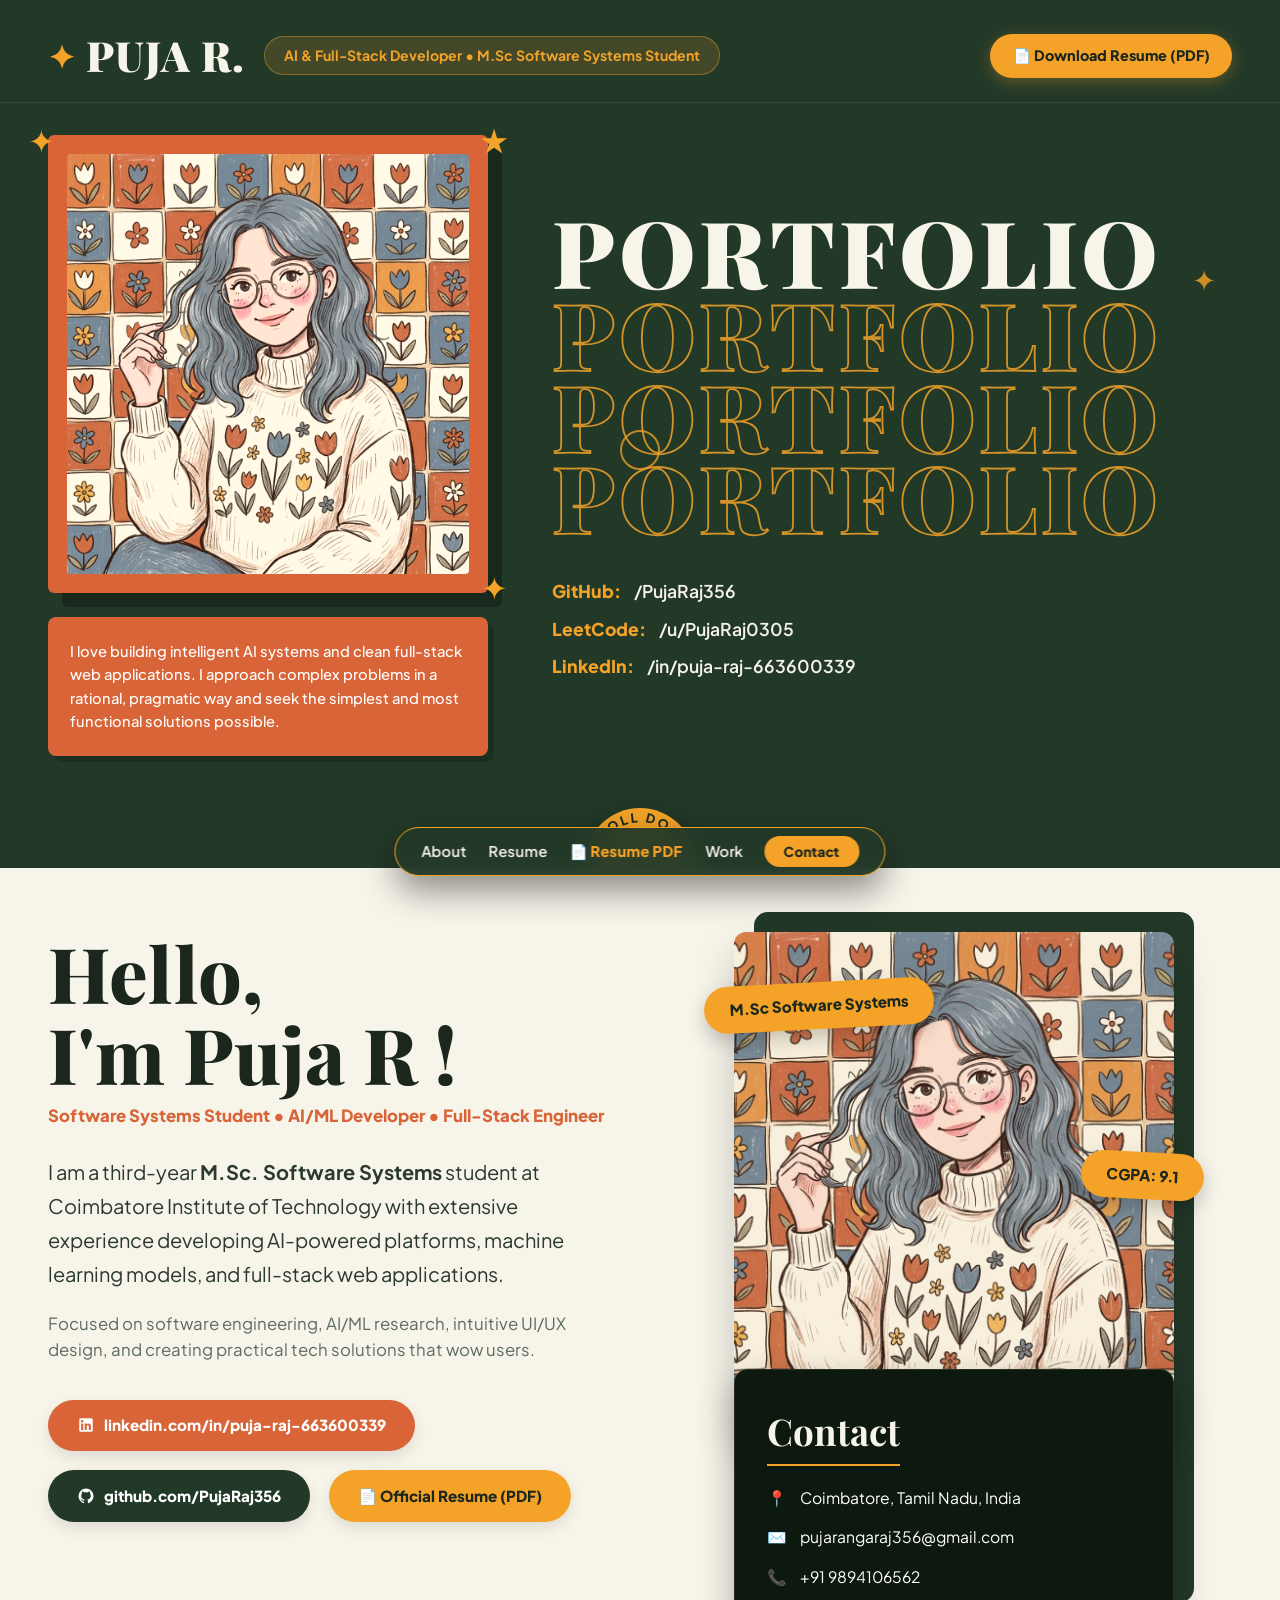
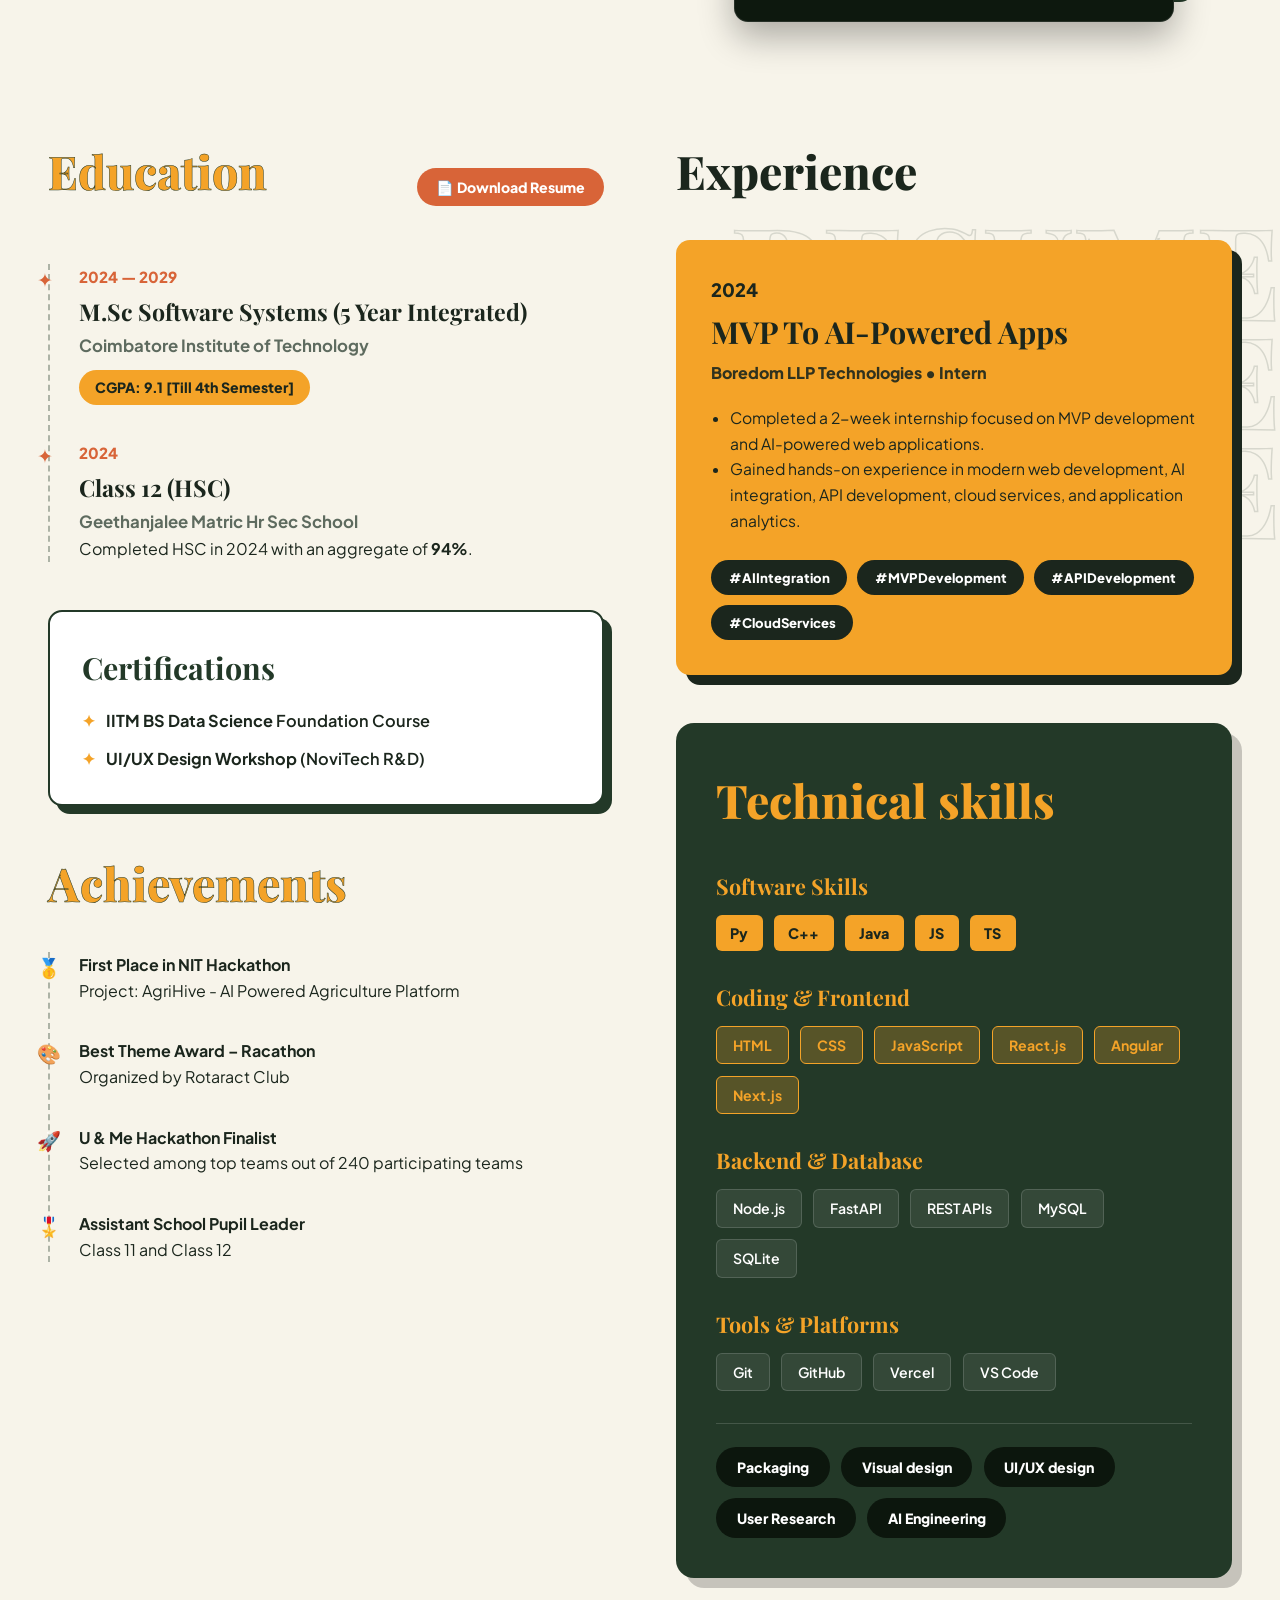
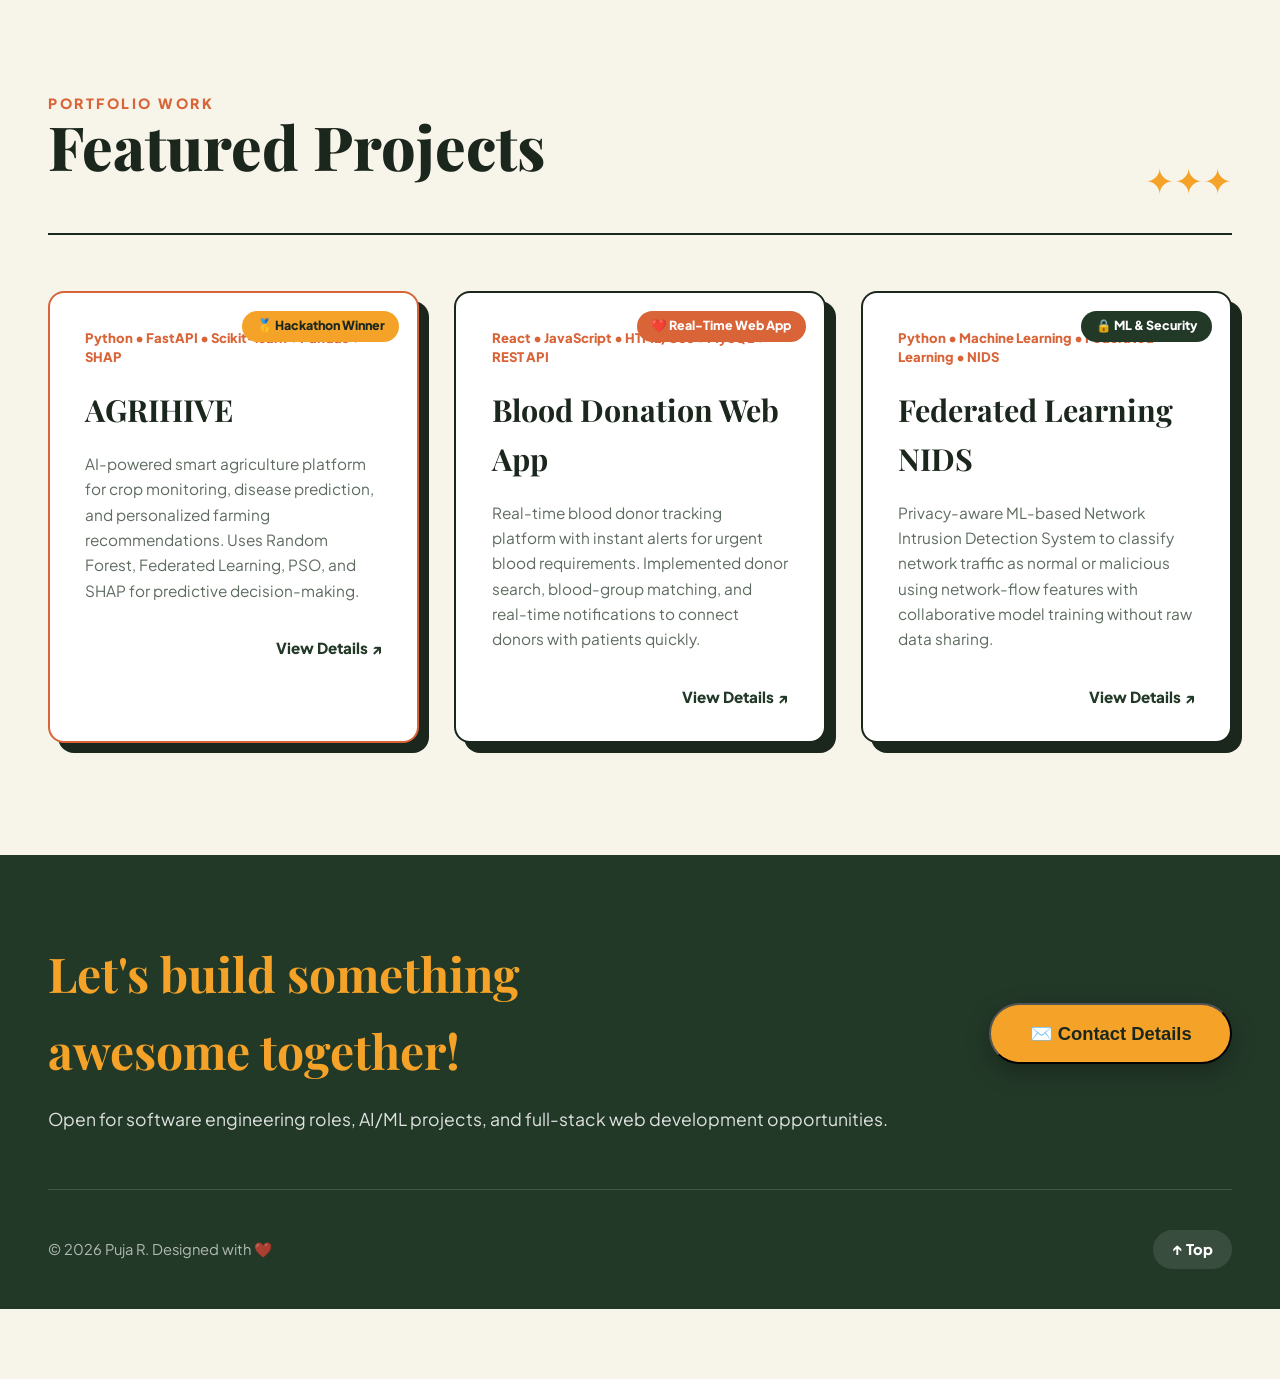
==== index.html @ d9bfcfa0 "Initial commit of Puja R Portfolio" ====
<!DOCTYPE html>
<html lang="en">

<head>
    <meta charset="UTF-8">
    <meta name="viewport" content="width=device-width, initial-scale=1.0">
    <title>Puja R — Portfolio & Resume</title>
    <meta name="description"
        content="Portfolio of Puja R - M.Sc Software Systems student at Coimbatore Institute of Technology, AI & Full-Stack Web Developer.">
    <!-- Google Fonts -->
    <link rel="preconnect" href="https://fonts.googleapis.com">
    <link rel="preconnect" href="https://fonts.gstatic.com" crossorigin>
    <link
        href="https://fonts.googleapis.com/css2?family=Playfair+Display:ital,wght@0,600;0,700;0,800;0,900;1,600;1,700&family=Plus+Jakarta+Sans:wght@400;500;600;700;800&family=Syne:wght@700;800&display=swap"
        rel="stylesheet">
    <link rel="stylesheet" href="style.css">
</head>

<body>

    <!-- CUSTOM GLOW CURSOR -->
    <div class="custom-cursor" id="cursor"></div>
    <div class="custom-cursor-follower" id="cursorFollower"></div>

    <!-- PROMINENT TOP HEADER WITH BIG NAME & DESCRIPTION -->
    <header class="top-header">
        <div class="top-header-container">
            <div class="top-brand-group">
                <a href="#" class="top-brand">
                    <span class="revolving-star">✦</span> PUJA R.
                </a>
                <span class="top-description-tag">AI & Full-Stack Developer • M.Sc Software Systems Student</span>
            </div>
            <div class="top-action-group">
                <a href="resume.html" target="_blank" class="btn-top-resume">
                    📄 Download Resume (PDF)
                </a>
            </div>
        </div>
    </header>

    <!-- HERO SECTION (DARK FOREST GREEN BEHANCE STYLE) -->
    <section class="hero-section">
        <!-- Floating Stars Decor -->
        <div class="floating-star star-1">✦</div>
        <div class="floating-star star-2">✦</div>
        <div class="floating-star star-3">✦</div>

        <div class="hero-container">
            <!-- Left Side: Terracotta Framed Doodle Avatar + Bio Quote -->
            <div class="hero-image-wrapper reveal-left">
                <div class="hero-photo-card">
                    <img src="avatar.jpg" alt="Puja R Doodle Avatar" class="doodle-avatar">
                    <div class="sparkle spark-top-left">✦</div>
                    <div class="sparkle spark-top-right">★</div>
                    <div class="sparkle spark-bottom-right">✦</div>
                </div>
                <div class="hero-bio-badge">
                    <p>I love building intelligent AI systems and clean full-stack web applications. I approach complex
                        problems in a rational, pragmatic way and seek the simplest and most functional solutions
                        possible.</p>
                </div>
            </div>

            <!-- Right Side: Layered Stroked PORTFOLIO Typography & Social Handles -->
            <div class="hero-text-wrapper reveal-right">
                <div class="watermark-typography">
                    <h1 class="filled-title">PORTFOLIO</h1>
                    <div class="stroke-title stroke-wave-1">PORTFOLIO</div>
                    <div class="stroke-title stroke-wave-2">PORTFOLIO</div>
                    <div class="stroke-title stroke-wave-3">PORTFOLIO</div>
                </div>

                <div class="hero-cta-box">
                    <div class="social-handles-box">
                        <div class="handle-item">
                            <span class="handle-label">GitHub:</span>
                            <a href="https://github.com/PujaRaj356" target="_blank" rel="noopener">/PujaRaj356</a>
                        </div>
                        <div class="handle-item">
                            <span class="handle-label">LeetCode:</span>
                            <a href="https://leetcode.com/u/PujaRaj0305/" target="_blank"
                                rel="noopener">/u/PujaRaj0305</a>
                        </div>
                        <div class="handle-item">
                            <span class="handle-label">LinkedIn:</span>
                            <a href="https://linkedin.com/in/puja-raj-663600339/" target="_blank"
                                rel="noopener">/in/puja-raj-663600339</a>
                        </div>
                    </div>
                </div>
            </div>
        </div>

        <!-- Animated Center Rotating Scroll Down Button -->
        <a href="#about" class="scroll-down-badge">
            <svg class="scroll-text-svg" viewBox="0 0 100 100">
                <path id="circlePath" d="M 50, 50 m -37, 0 a 37,37 0 1,1 74,0 a 37,37 0 1,1 -74,0" fill="none" />
                <text font-size="11.5" fill="#1b2e21" font-weight="800" letter-spacing="2">
                    <textPath href="#circlePath">
                        SCROLL DOWN • SCROLL DOWN •
                    </textPath>
                </text>
            </svg>
            <span class="scroll-arrow">↓</span>
        </a>
    </section>

    <!-- MAIN LIGHT CONTENT SECTION -->
    <main class="main-content">

        <!-- ABOUT SECTION -->
        <section id="about" class="about-section">
            <div class="grid-2col">
                <!-- Left Intro -->
                <div class="intro-left reveal-up">
                    <h2 class="section-greeting">Hello, <br>I'm Puja R !</h2>
                    <div class="section-sub-tagline">Software Systems Student • AI/ML Developer • Full-Stack Engineer
                    </div>

                    <p class="intro-description">
                        I am a third-year <strong>M.Sc. Software Systems</strong> student at Coimbatore Institute of
                        Technology with extensive experience developing AI-powered platforms, machine learning models,
                        and full-stack web applications.
                    </p>
                    <p class="intro-subtext">
                        Focused on software engineering, AI/ML research, intuitive UI/UX design, and creating practical
                        tech solutions that wow users.
                    </p>

                    <div class="action-badge-row">
                        <a href="https://linkedin.com/in/puja-raj-663600339/" target="_blank"
                            class="badge-link btn-orange hover-tilt">
                            <svg width="18" height="18" viewBox="0 0 24 24" fill="currentColor">
                                <path
                                    d="M19 3a2 2 0 0 1 2 2v14a2 2 0 0 1-2 2H5a2 2 0 0 1-2-2V5a2 2 0 0 1 2-2h14m-.5 15.5v-5.3a3.26 3.26 0 0 0-3.26-3.26c-.85 0-1.84.52-2.28 1.3v-1.11h-2.79v8.37h2.79v-4.93c0-.77.62-1.4 1.39-1.4a1.4 1.4 0 0 1 1.4 1.4v4.93h2.75M6.88 8.56a1.68 1.68 0 0 0 1.68-1.68c0-.93-.75-1.69-1.68-1.69a1.69 1.69 0 0 0-1.69 1.69c0 .93.76 1.68 1.69 1.68m1.39 9.94v-8.37H5.5v8.37h2.77z" />
                            </svg>
                            linkedin.com/in/puja-raj-663600339
                        </a>
                        <a href="https://github.com/PujaRaj356" target="_blank" class="badge-link btn-dark hover-tilt">
                            <svg width="18" height="18" viewBox="0 0 24 24" fill="currentColor">
                                <path
                                    d="M12 2A10 10 0 0 0 2 12c0 4.42 2.87 8.17 6.84 9.5.5.08.66-.23.66-.5v-1.69c-2.77.6-3.36-1.34-3.36-1.34-.46-1.16-1.11-1.47-1.11-1.47-.91-.62.07-.6.07-.6 1 .07 1.53 1.03 1.53 1.03.87 1.52 2.34 1.07 2.91.83.1-.65.35-1.09.63-1.34-2.22-.25-4.55-1.11-4.55-4.92 0-1.11.38-2 1.03-2.71-.1-.25-.45-1.29.1-2.64 0 0 .84-.27 2.75 1.02.79-.22 1.65-.33 2.5-.33.85 0 1.71.11 2.5.33 1.91-1.29 2.75-1.02 2.75-1.02.55 1.35.2 2.39.1 2.64.65.71 1.03 1.6 1.03 2.71 0 3.82-2.34 4.66-4.57 4.91.36.31.69.92.69 1.85V21c0 .27.16.59.67.5C19.14 20.16 22 16.42 22 12A10 10 0 0 0 12 2z" />
                            </svg>
                            github.com/PujaRaj356
                        </a>
                        <a href="resume.html" target="_blank" class="badge-link btn-gold hover-tilt">
                            📄 Official Resume (PDF)
                        </a>
                    </div>
                </div>

                <!-- Right Profile Portrait & Contact Overlay -->
                <div class="intro-right reveal-scale">
                    <div class="portrait-card">
                        <!-- Green Rectangle Frame with White Circle Cutout -->
                        <div class="portrait-bg-frame">
                            <div class="white-circle-cutout"></div>
                        </div>
                        <img src="avatar.jpg" alt="Puja R Avatar" class="portrait-img">

                        <!-- Floating Yellow Pill Badges -->
                        <div class="pill-tag pill-degree float-anim-1">M.Sc Software Systems</div>
                        <div class="pill-tag pill-cgpa float-anim-2">CGPA: 9.1</div>

                        <!-- Dark Overlay Contact Card -->
                        <div class="contact-card-overlay" id="contact">
                            <h3 class="contact-card-title">Contact</h3>
                            <ul class="contact-list">
                                <li>
                                    <span class="icon">📍</span>
                                    <span>Coimbatore, Tamil Nadu, India</span>
                                </li>
                                <li>
                                    <span class="icon">✉️</span>
                                    <a href="mailto:pujarangaraj356@gmail.com">pujarangaraj356@gmail.com</a>
                                </li>
                                <li>
                                    <span class="icon">📞</span>
                                    <a href="tel:9894106562">+91 9894106562</a>
                                </li>
                            </ul>
                        </div>
                    </div>
                </div>
            </div>
        </section>

        <!-- RESUME SECTION -->
        <section id="resume" class="resume-section">
            <div class="bg-watermark-text watermark-parallax">
                <div>RESUME</div>
                <div>RESUME</div>
                <div>RESUME</div>
            </div>

            <div class="grid-2col resume-grid">
                <!-- Education Column -->
                <div class="education-column reveal-left">
                    <div class="section-title-row">
                        <h2 class="serif-heading gold-accent-heading">Education</h2>
                        <a href="resume.html" target="_blank" class="btn-inline-resume">📄 Download Resume</a>
                    </div>

                    <div class="timeline">
                        <div class="timeline-item">
                            <div class="timeline-dot">✦</div>
                            <div class="timeline-content">
                                <span class="timeline-year">2024 — 2029</span>
                                <h3 class="timeline-title">M.Sc Software Systems (5 Year Integrated)</h3>
                                <p class="timeline-subtitle">Coimbatore Institute of Technology</p>
                                <div class="badge-highlight pulse-glow">CGPA: 9.1 [Till 4th Semester]</div>
                            </div>
                        </div>

                        <div class="timeline-item">
                            <div class="timeline-dot">✦</div>
                            <div class="timeline-content">
                                <span class="timeline-year">2024</span>
                                <h3 class="timeline-title">Class 12 (HSC)</h3>
                                <p class="timeline-subtitle">Geethanjalee Matric Hr Sec School</p>
                                <p class="timeline-desc">Completed HSC in 2024 with an aggregate of
                                    <strong>94%</strong>.
                                </p>
                            </div>
                        </div>
                    </div>

                    <!-- Certifications Block -->
                    <div class="certifications-box hover-lift">
                        <h3 class="box-subheading">Certifications</h3>
                        <ul class="cert-list">
                            <li><span class="star-bullet">✦</span> <strong>IITM BS Data Science</strong> Foundation
                                Course</li>
                            <li><span class="star-bullet">✦</span> <strong>UI/UX Design Workshop</strong> (NoviTech R&D)
                            </li>
                        </ul>
                    </div>

                    <!-- Achievements Block -->
                    <div class="activities-box">
                        <h2 class="serif-heading gold-accent-heading" style="margin-top: 2.5rem;">Achievements</h2>
                        <div class="timeline compact-timeline">
                            <div class="timeline-item">
                                <div class="timeline-dot">🥇</div>
                                <div class="timeline-content">
                                    <h4 class="achievement-title">First Place in NIT Hackathon</h4>
                                    <p class="achievement-desc">Project: AgriHive - AI Powered Agriculture Platform</p>
                                </div>
                            </div>

                            <div class="timeline-item">
                                <div class="timeline-dot">🎨</div>
                                <div class="timeline-content">
                                    <h4 class="achievement-title">Best Theme Award – Racathon</h4>
                                    <p class="achievement-desc">Organized by Rotaract Club</p>
                                </div>
                            </div>

                            <div class="timeline-item">
                                <div class="timeline-dot">🚀</div>
                                <div class="timeline-content">
                                    <h4 class="achievement-title">U & Me Hackathon Finalist</h4>
                                    <p class="achievement-desc">Selected among top teams out of 240 participating teams
                                    </p>
                                </div>
                            </div>

                            <div class="timeline-item">
                                <div class="timeline-dot">🎖️</div>
                                <div class="timeline-content">
                                    <h4 class="achievement-title">Assistant School Pupil Leader</h4>
                                    <p class="achievement-desc">Class 11 and Class 12</p>
                                </div>
                            </div>
                        </div>
                    </div>
                </div>

                <!-- Experience & Technical Skills Column -->
                <div class="skills-exp-column reveal-right">

                    <!-- Experience Box -->
                    <div class="experience-block">
                        <h2 class="serif-heading dark-heading">Experience</h2>
                        <div class="exp-card yellow-card hover-glow">
                            <div class="exp-header">
                                <span class="exp-year">2024</span>
                                <h3 class="exp-role">MVP To AI-Powered Apps</h3>
                                <p class="exp-company">Boredom LLP Technologies • Intern</p>
                            </div>
                            <ul class="exp-points">
                                <li>Completed a 2-week internship focused on MVP development and AI-powered web
                                    applications.</li>
                                <li>Gained hands-on experience in modern web development, AI integration, API
                                    development, cloud services, and application analytics.</li>
                            </ul>
                            <div class="tag-cloud">
                                <span class="pill-badge">#AIIntegration</span>
                                <span class="pill-badge">#MVPDevelopment</span>
                                <span class="pill-badge">#APIDevelopment</span>
                                <span class="pill-badge">#CloudServices</span>
                            </div>
                        </div>
                    </div>

                    <!-- Technical Skills Dark Green Container -->
                    <div class="tech-skills-box hover-lift">
                        <h2 class="serif-heading light-heading">Technical skills</h2>

                        <div class="skills-sub-grid">
                            <div class="skills-group">
                                <h3>Software Skills</h3>
                                <div class="skill-icons-row">
                                    <span class="skill-badge-icon">Py</span>
                                    <span class="skill-badge-icon">C++</span>
                                    <span class="skill-badge-icon">Java</span>
                                    <span class="skill-badge-icon">JS</span>
                                    <span class="skill-badge-icon">TS</span>
                                </div>
                            </div>

                            <div class="skills-group">
                                <h3>Coding & Frontend</h3>
                                <div class="skill-icons-row">
                                    <span class="skill-chip active-chip">HTML</span>
                                    <span class="skill-chip active-chip">CSS</span>
                                    <span class="skill-chip active-chip">JavaScript</span>
                                    <span class="skill-chip active-chip">React.js</span>
                                    <span class="skill-chip active-chip">Angular</span>
                                    <span class="skill-chip active-chip">Next.js</span>
                                </div>
                            </div>

                            <div class="skills-group">
                                <h3>Backend & Database</h3>
                                <div class="skill-icons-row">
                                    <span class="skill-chip">Node.js</span>
                                    <span class="skill-chip">FastAPI</span>
                                    <span class="skill-chip">REST APIs</span>
                                    <span class="skill-chip">MySQL</span>
                                    <span class="skill-chip">SQLite</span>
                                </div>
                            </div>

                            <div class="skills-group">
                                <h3>Tools & Platforms</h3>
                                <div class="skill-icons-row">
                                    <span class="skill-chip">Git</span>
                                    <span class="skill-chip">GitHub</span>
                                    <span class="skill-chip">Vercel</span>
                                    <span class="skill-chip">VS Code</span>
                                </div>
                            </div>
                        </div>

                        <div class="skill-category-tags">
                            <span class="tag-black">Packaging</span>
                            <span class="tag-black">Visual design</span>
                            <span class="tag-black">UI/UX design</span>
                            <span class="tag-black">User Research</span>
                            <span class="tag-black">AI Engineering</span>
                        </div>
                    </div>

                </div>
            </div>
        </section>

        <!-- FEATURED PROJECTS SECTION -->
        <section id="projects" class="projects-section">
            <div class="section-header-row reveal-up">
                <div>
                    <span class="section-tag">PORTFOLIO WORK</span>
                    <h2 class="serif-heading main-projects-title">Featured Projects</h2>
                </div>
                <div class="spark-decoration">✦✦✦</div>
            </div>

            <div class="projects-grid">

                <!-- Project Card 1 -->
                <article class="project-card card-featured reveal-up" data-project="1">
                    <div class="project-badge">🥇 Hackathon Winner</div>
                    <div class="project-content">
                        <div class="project-tags">
                            <span>Python</span> • <span>FastAPI</span> • <span>Scikit-learn</span> • <span>Pandas</span>
                            • <span>SHAP</span>
                        </div>
                        <h3 class="project-title">AGRIHIVE</h3>
                        <p class="project-desc">
                            AI-powered smart agriculture platform for crop monitoring, disease prediction, and
                            personalized farming recommendations. Uses Random Forest, Federated Learning, PSO, and SHAP
                            for predictive decision-making.
                        </p>
                        <div class="project-footer">
                            <button class="project-link-btn" onclick="openProjectModal(1)">View Details ↗</button>
                        </div>
                    </div>
                </article>

                <!-- Project Card 2 -->
                <article class="project-card reveal-up" data-project="2" style="animation-delay: 0.15s;">
                    <div class="project-badge badge-red">❤️ Real-Time Web App</div>
                    <div class="project-content">
                        <div class="project-tags">
                            <span>React</span> • <span>JavaScript</span> • <span>HTML/CSS</span> • <span>MySQL</span> •
                            <span>REST API</span>
                        </div>
                        <h3 class="project-title">Blood Donation Web App</h3>
                        <p class="project-desc">
                            Real-time blood donor tracking platform with instant alerts for urgent blood requirements.
                            Implemented donor search, blood-group matching, and real-time notifications to connect
                            donors with patients quickly.
                        </p>
                        <div class="project-footer">
                            <button class="project-link-btn" onclick="openProjectModal(2)">View Details ↗</button>
                        </div>
                    </div>
                </article>

                <!-- Project Card 3 -->
                <article class="project-card reveal-up" data-project="3" style="animation-delay: 0.3s;">
                    <div class="project-badge badge-blue">🔒 ML & Security</div>
                    <div class="project-content">
                        <div class="project-tags">
                            <span>Python</span> • <span>Machine Learning</span> • <span>Federated Learning</span> •
                            <span>NIDS</span>
                        </div>
                        <h3 class="project-title">Federated Learning NIDS</h3>
                        <p class="project-desc">
                            Privacy-aware ML-based Network Intrusion Detection System to classify network traffic as
                            normal or malicious using network-flow features with collaborative model training without
                            raw data sharing.
                        </p>
                        <div class="project-footer">
                            <button class="project-link-btn" onclick="openProjectModal(3)">View Details ↗</button>
                        </div>
                    </div>
                </article>

            </div>
        </section>

        <!-- FOOTER BANNER -->
        <footer class="site-footer">
            <div class="footer-container">
                <div class="footer-left reveal-left">
                    <h2 class="footer-heading">Let's build something awesome together!</h2>
                    <p class="footer-subtext">Open for software engineering roles, AI/ML projects, and full-stack web
                        development opportunities.</p>
                </div>
                <div class="footer-right reveal-right">
                    <button type="button" onclick="openContactModal(event)" class="btn-footer-email hover-tilt">
                        ✉️ Contact Details
                    </button>
                </div>
            </div>
            <div class="footer-bottom">
                <p>© 2026 Puja R. Designed with ❤️ </p>
                <div class="back-to-top" id="backToTop">↑ Top</div>
            </div>
        </footer>

    </main>

    <!-- FLOATING DOCK TASKBAR AT BOTTOM MIDDLE (NO NAME) -->
    <nav class="floating-bottom-dock">
        <a href="#about" class="dock-item">About</a>
        <a href="#resume" class="dock-item">Resume</a>
        <a href="resume.html" target="_blank" class="dock-item dock-resume-btn">📄 Resume PDF</a>
        <a href="#projects" class="dock-item">Work</a>
        <button type="button" onclick="openContactModal(event)" class="dock-item dock-btn-touch">Contact</button>
    </nav>

    <!-- INTERACTIVE DETAILS MODAL -->
    <div class="modal-backdrop" id="modalBackdrop" onclick="closeProjectModal()">
        <div class="modal-container" onclick="event.stopPropagation()">
            <button class="modal-close-btn" onclick="closeProjectModal()">✕</button>
            <div id="modalContent">
                <!-- Injected via JavaScript -->
            </div>
        </div>
    </div>

    <!-- INTERACTIVE ANIMATIONS SCRIPT -->
    <script src="script.js"></script>
</body>

</html>
---- style.css ----
/* ==========================================================================
   PUJA R PORTFOLIO - HIGH-AESTHETIC HAN NGUYEN BEHANCE DESIGN SYSTEM
   ========================================================================== */

:root {
    --bg-dark-green: #233928;
    --bg-dark-green-hover: #192a1d;
    --bg-cream: #f7f4ea;
    --bg-cream-darker: #eae4d3;
    --primary-orange: #f4a328;
    --primary-orange-hover: #e09017;
    --accent-terracotta: #d86438;
    --accent-terracotta-dark: #b84f27;
    --text-dark: #1b261d;
    --text-light: #f7f4ea;
    --text-muted: #5e6b5f;
    --border-dark: #1b261d;
    --font-serif: 'Playfair Display', Georgia, serif;
    --font-display: 'Syne', sans-serif;
    --font-sans: 'Plus Jakarta Sans', -apple-system, BlinkMacSystemFont, sans-serif;
    --radius-pill: 50px;
    --radius-lg: 16px;
    --radius-md: 10px;
    --transition-smooth: all 0.4s cubic-bezier(0.16, 1, 0.3, 1);
}

/* Reset & Base Setup */
* {
    margin: 0;
    padding: 0;
    box-sizing: border-box;
}

html {
    scroll-behavior: smooth;
    font-size: 16px;
}

body {
    background-color: var(--bg-cream);
    color: var(--text-dark);
    font-family: var(--font-sans);
    line-height: 1.6;
    overflow-x: hidden;
    padding-bottom: 70px;
}

/* CUSTOM GLOW CURSOR ENGINE */
.custom-cursor {
    width: 12px;
    height: 12px;
    background-color: var(--primary-orange);
    border-radius: 50%;
    position: fixed;
    top: -20px;
    left: -20px;
    pointer-events: none;
    z-index: 10000;
    transform: translate(-50%, -50%);
    box-shadow: 0 0 10px var(--primary-orange);
    transition: opacity 0.3s ease;
}

.custom-cursor-follower {
    width: 40px;
    height: 40px;
    border: 2px solid var(--primary-orange);
    border-radius: 50%;
    position: fixed;
    top: -40px;
    left: -40px;
    pointer-events: none;
    z-index: 9999;
    transform: translate(-50%, -50%);
    transition: width 0.25s ease, height 0.25s ease, background-color 0.25s ease, border-color 0.25s ease;
    opacity: 0.75;
}

/* Typography */
h1, h2, h3, .serif-heading {
    font-family: var(--font-serif);
    font-weight: 700;
}

a {
    text-decoration: none;
    color: inherit;
    transition: var(--transition-smooth);
}

/* ==========================================================================
   TOP HEADER (BIGGER NAME, DESCRIPTION & RESUME DOWNLOAD)
   ========================================================================== */
.top-header {
    background-color: var(--bg-dark-green);
    padding: 1.4rem 3rem 0.8rem 3rem;
    border-bottom: 1px solid rgba(255,255,255,0.08);
}

.top-header-container {
    max-width: 1300px;
    margin: 0 auto;
    display: flex;
    justify-content: space-between;
    align-items: center;
    flex-wrap: wrap;
    gap: 1rem;
}

.top-brand-group {
    display: flex;
    align-items: center;
    gap: 1.2rem;
    flex-wrap: wrap;
}

.top-brand {
    color: var(--text-light);
    font-family: var(--font-serif);
    font-size: 2.6rem;
    font-weight: 900;
    display: flex;
    align-items: center;
    gap: 0.6rem;
    letter-spacing: 1px;
}

.revolving-star, .revolving-star-dock {
    display: inline-block;
    color: var(--primary-orange);
    font-size: 2rem;
    animation: spinStar 6s linear infinite;
}

@keyframes spinStar {
    0% { transform: rotate(0deg); }
    100% { transform: rotate(360deg); }
}

.top-description-tag {
    background-color: rgba(244, 163, 40, 0.15);
    color: var(--primary-orange);
    border: 1px solid rgba(244, 163, 40, 0.4);
    padding: 0.45rem 1.2rem;
    border-radius: var(--radius-pill);
    font-size: 0.88rem;
    font-weight: 700;
}

.btn-top-resume {
    background-color: var(--primary-orange);
    color: #1b261d;
    padding: 0.65rem 1.4rem;
    border-radius: var(--radius-pill);
    font-weight: 800;
    font-size: 0.9rem;
    display: inline-flex;
    align-items: center;
    gap: 0.5rem;
    box-shadow: 0 4px 15px rgba(244, 163, 40, 0.3);
}

.btn-top-resume:hover {
    background-color: #ffffff;
    transform: translateY(-2px);
    box-shadow: 0 8px 25px rgba(255, 255, 255, 0.4);
}

/* ==========================================================================
   FLOATING DOCK TASKBAR (BOTTOM MIDDLE)
   ========================================================================== */
.floating-bottom-dock {
    position: fixed;
    bottom: 24px;
    left: 50%;
    transform: translateX(-50%);
    z-index: 1000;
    background: rgba(35, 57, 40, 0.94);
    backdrop-filter: blur(14px);
    -webkit-backdrop-filter: blur(14px);
    border: 1.8px solid var(--primary-orange);
    border-radius: var(--radius-pill);
    padding: 0.5rem 1.6rem;
    display: flex;
    align-items: center;
    gap: 1.4rem;
    box-shadow: 0 14px 35px rgba(0, 0, 0, 0.45);
    transition: var(--transition-smooth);
}

.floating-bottom-dock:hover {
    box-shadow: 0 18px 45px rgba(244, 163, 40, 0.35);
    border-color: #ffffff;
}

.dock-item {
    color: var(--text-light);
    font-size: 0.92rem;
    font-weight: 600;
    transition: var(--transition-smooth);
    white-space: nowrap;
}

.dock-brand {
    font-family: var(--font-serif);
    font-weight: 800;
    font-size: 1.1rem;
    color: var(--primary-orange);
    margin-right: 0.4rem;
    display: flex;
    align-items: center;
    gap: 0.4rem;
}

.dock-item:hover {
    color: var(--primary-orange);
    transform: translateY(-2px);
}

.dock-resume-btn {
    color: var(--primary-orange) !important;
    font-weight: 800;
}

.dock-btn-touch {
    background-color: var(--primary-orange);
    color: #1b261d !important;
    padding: 0.45rem 1.2rem;
    border-radius: var(--radius-pill);
    font-weight: 800 !important;
    font-size: 0.85rem !important;
    border: none;
    cursor: pointer;
    font-family: inherit;
}

.dock-btn-touch:hover {
    background-color: #ffffff;
    transform: translateY(-2px);
}

/* ==========================================================================
   SCROLL ANIMATIONS & REVEAL CLASSES
   ========================================================================== */
.reveal-up {
    opacity: 0;
    transform: translateY(40px);
    transition: var(--transition-smooth);
}

.reveal-left {
    opacity: 0;
    transform: translateX(-50px);
    transition: var(--transition-smooth);
}

.reveal-right {
    opacity: 0;
    transform: translateX(50px);
    transition: var(--transition-smooth);
}

.reveal-scale {
    opacity: 0;
    transform: scale(0.9);
    transition: var(--transition-smooth);
}

.active-reveal {
    opacity: 1 !important;
    transform: translate(0, 0) scale(1) !important;
}

/* ==========================================================================
   HERO SECTION
   ========================================================================== */
.hero-section {
    background-color: var(--bg-dark-green);
    color: var(--text-light);
    padding: 2rem 3rem 7rem 3rem;
    position: relative;
    overflow: hidden;
}

/* Floating Stars Background */
.floating-star {
    position: absolute;
    color: var(--primary-orange);
    font-size: 1.8rem;
    opacity: 0.8;
    pointer-events: none;
    animation: floatSparkle 4s ease-in-out infinite alternate;
}

.star-1 { top: 12%; left: 4%; animation-delay: 0s; }
.star-2 { top: 75%; left: 8%; animation-delay: 1.2s; }
.star-3 { top: 20%; right: 5%; animation-delay: 0.6s; }

@keyframes floatSparkle {
    0% { transform: translateY(0) scale(1) rotate(0deg); }
    100% { transform: translateY(-15px) scale(1.2) rotate(45deg); }
}

.hero-container {
    max-width: 1300px;
    margin: 0 auto;
    display: grid;
    grid-template-columns: 440px 1fr;
    gap: 4rem;
    align-items: center;
}

.hero-title-badge-row {
    display: flex;
    gap: 0.8rem;
    margin-bottom: 1.2rem;
    flex-wrap: wrap;
}

.hero-role-pill {
    background-color: rgba(255, 255, 255, 0.12);
    color: #ffffff;
    padding: 0.4rem 1.1rem;
    border-radius: var(--radius-pill);
    font-weight: 700;
    font-size: 0.88rem;
    border: 1px solid rgba(255,255,255,0.2);
}

.hero-cgpa-pill {
    background-color: var(--primary-orange);
    color: #1b261d;
    padding: 0.4rem 1.1rem;
    border-radius: var(--radius-pill);
    font-weight: 800;
    font-size: 0.88rem;
}

/* Left Hero Photo Box */
.hero-image-wrapper {
    display: flex;
    flex-direction: column;
    gap: 1.5rem;
}

.hero-photo-card {
    position: relative;
    background-color: var(--accent-terracotta);
    padding: 1.2rem;
    border-radius: 6px;
    box-shadow: 14px 14px 0px rgba(0, 0, 0, 0.3);
    display: flex;
    justify-content: center;
    transition: var(--transition-smooth);
}

.hero-photo-card:hover {
    transform: translateY(-4px);
    box-shadow: 18px 18px 0px var(--primary-orange);
}

.doodle-avatar {
    width: 100%;
    height: 420px;
    object-fit: cover;
    border-radius: 4px;
    filter: contrast(1.05) brightness(1.02);
}

.sparkle {
    position: absolute;
    color: var(--primary-orange);
    font-size: 2rem;
    z-index: 10;
}

.spark-top-left { top: -20px; left: -20px; }
.spark-top-right { top: -20px; right: -20px; }
.spark-bottom-right { bottom: -20px; right: -20px; }

.hero-bio-badge {
    background-color: var(--accent-terracotta);
    color: #ffffff;
    padding: 1.4rem;
    border-radius: 8px;
    font-size: 0.92rem;
    line-height: 1.6;
    box-shadow: 6px 6px 0px rgba(0, 0, 0, 0.2);
    font-weight: 500;
}

/* Right Side Stacked Stroked Typography */
.hero-text-wrapper {
    display: flex;
    flex-direction: column;
    justify-content: center;
}

.watermark-typography {
    display: flex;
    flex-direction: column;
}

.filled-title {
    font-family: var(--font-serif);
    font-size: 5.8rem;
    font-weight: 900;
    letter-spacing: 4px;
    color: var(--text-light);
    line-height: 0.88;
}

.stroke-title {
    font-family: var(--font-serif);
    font-size: 5.8rem;
    font-weight: 900;
    letter-spacing: 4px;
    color: transparent;
    -webkit-text-stroke: 1.8px var(--primary-orange);
    line-height: 0.88;
    opacity: 0.85;
    transition: transform 0.5s ease;
}

.hero-cta-box {
    margin-top: 2.5rem;
    display: flex;
    justify-content: space-between;
    align-items: center;
    flex-wrap: wrap;
    gap: 1.5rem;
}

.social-handles-box {
    display: flex;
    flex-direction: column;
    gap: 0.6rem;
    font-family: var(--font-sans);
    font-size: 1.1rem;
    font-weight: 600;
}

.handle-item {
    display: flex;
    gap: 0.8rem;
    align-items: center;
}

.handle-label {
    color: var(--primary-orange);
    font-weight: 800;
}

.handle-item a:hover {
    color: var(--primary-orange);
    text-decoration: underline;
    transform: translateX(4px);
}

.btn-hero-resume {
    background-color: var(--primary-orange);
    color: #1b261d;
    padding: 0.9rem 1.8rem;
    border-radius: var(--radius-pill);
    font-weight: 900;
    font-size: 1rem;
    display: inline-flex;
    align-items: center;
    gap: 0.6rem;
    box-shadow: 0 8px 20px rgba(244, 163, 40, 0.3);
}

.btn-hero-resume:hover {
    background-color: #ffffff;
    transform: translateY(-3px);
    box-shadow: 0 12px 28px rgba(255,255,255,0.4);
}

/* Rotating Scroll Badge */
.scroll-down-badge {
    position: absolute;
    bottom: -50px;
    left: 50%;
    transform: translateX(-50%);
    width: 110px;
    height: 110px;
    background-color: var(--primary-orange);
    border-radius: 50%;
    display: flex;
    align-items: center;
    justify-content: center;
    box-shadow: 0 10px 25px rgba(0,0,0,0.3);
    z-index: 20;
    cursor: pointer;
    transition: var(--transition-smooth);
}

.scroll-down-badge:hover {
    transform: translateX(-50%) scale(1.12);
    background-color: #ffffff;
}

.scroll-text-svg {
    width: 100%;
    height: 100%;
    animation: rotateCircle 10s linear infinite;
}

.scroll-arrow {
    position: absolute;
    font-size: 1.8rem;
    font-weight: 900;
    color: #1b261d;
    animation: bounceArrow 2s infinite;
}

@keyframes rotateCircle {
    from { transform: rotate(0deg); }
    to { transform: rotate(360deg); }
}

@keyframes bounceArrow {
    0%, 20%, 50%, 80%, 100% { transform: translateY(0); }
    40% { transform: translateY(6px); }
    60% { transform: translateY(3px); }
}

/* ==========================================================================
   MAIN CONTENT
   ========================================================================== */
.main-content {
    background-color: var(--bg-cream);
    padding-top: 4rem;
}

.grid-2col {
    display: grid;
    grid-template-columns: 1fr 1fr;
    gap: 4.5rem;
}

/* ==========================================================================
   ABOUT SECTION
   ========================================================================== */
.about-section {
    max-width: 1300px;
    margin: 0 auto 7rem auto;
    padding: 0 3rem;
}

.section-greeting {
    font-size: 4.8rem;
    line-height: 1.05;
    color: var(--text-dark);
    margin-bottom: 0.6rem;
    font-weight: 800;
}

.section-sub-tagline {
    font-weight: 800;
    color: var(--accent-terracotta);
    font-size: 1.05rem;
    margin-bottom: 1.6rem;
}

.intro-description {
    font-size: 1.25rem;
    line-height: 1.7;
    color: #2b3a2d;
    margin-bottom: 1.2rem;
}

.intro-subtext {
    font-size: 1.05rem;
    color: var(--text-muted);
    margin-bottom: 2.2rem;
}

.action-badge-row {
    display: flex;
    flex-wrap: wrap;
    gap: 1.2rem;
}

.badge-link {
    display: inline-flex;
    align-items: center;
    gap: 0.6rem;
    padding: 0.85rem 1.8rem;
    border-radius: var(--radius-pill);
    font-weight: 800;
    font-size: 0.95rem;
    box-shadow: 0 6px 15px rgba(0,0,0,0.1);
}

.btn-orange {
    background-color: var(--accent-terracotta);
    color: #ffffff;
}

.btn-orange:hover { background-color: var(--accent-terracotta-dark); }

.btn-dark {
    background-color: var(--bg-dark-green);
    color: #ffffff;
}

.btn-dark:hover { background-color: var(--bg-dark-green-hover); }

.btn-gold {
    background-color: var(--primary-orange);
    color: #1b261d;
}

.btn-gold:hover { background-color: #ffffff; }

/* Portrait Frame */
.portrait-card {
    position: relative;
    max-width: 440px;
    margin: 0 auto;
}

.portrait-bg-frame {
    position: absolute;
    top: -20px;
    right: -20px;
    width: 100%;
    height: 100%;
    background-color: var(--bg-dark-green);
    border-radius: 14px;
    z-index: 1;
    overflow: hidden;
    display: flex;
    align-items: center;
    justify-content: center;
}

.white-circle-cutout {
    width: 280px;
    height: 280px;
    background-color: var(--bg-cream);
    border-radius: 50%;
    transform: translateY(-40px);
}

.portrait-img {
    position: relative;
    z-index: 2;
    width: 100%;
    height: 500px;
    object-fit: cover;
    border-radius: 12px;
    box-shadow: 0 20px 40px rgba(0,0,0,0.2);
}

/* Floating Badges */
.pill-tag {
    position: absolute;
    z-index: 4;
    padding: 0.7rem 1.6rem;
    border-radius: var(--radius-pill);
    font-weight: 800;
    font-size: 0.95rem;
    background-color: var(--primary-orange);
    color: #1b261d;
    box-shadow: 0 8px 20px rgba(0,0,0,0.2);
}

.pill-degree {
    top: 50px;
    left: -30px;
    transform: rotate(-3deg);
}

.pill-cgpa {
    top: 220px;
    right: -30px;
    transform: rotate(3deg);
}

.float-anim-1 { animation: floatTag1 4s ease-in-out infinite alternate; }
.float-anim-2 { animation: floatTag2 4s ease-in-out infinite alternate 1.5s; }

@keyframes floatTag1 {
    0% { transform: translateY(0) rotate(-3deg); }
    100% { transform: translateY(-8px) rotate(-1deg); }
}

@keyframes floatTag2 {
    0% { transform: translateY(0) rotate(3deg); }
    100% { transform: translateY(-8px) rotate(5deg); }
}

/* Contact Dark Card Overlay */
.contact-card-overlay {
    position: relative;
    z-index: 5;
    margin-top: -70px;
    background-color: #0d180e;
    color: #ffffff;
    padding: 2rem;
    border-radius: 14px;
    box-shadow: 0 15px 35px rgba(0,0,0,0.3);
    border: 1px solid rgba(255,255,255,0.1);
}

.contact-card-title {
    font-family: var(--font-serif);
    font-size: 2.3rem;
    color: var(--text-light);
    margin-bottom: 1.2rem;
    border-bottom: 2px solid var(--primary-orange);
    display: inline-block;
    padding-bottom: 0.2rem;
}

.contact-list {
    list-style: none;
    display: flex;
    flex-direction: column;
    gap: 0.9rem;
    font-size: 0.98rem;
}

.contact-list li {
    display: flex;
    align-items: center;
    gap: 0.8rem;
}

.contact-list a:hover { color: var(--primary-orange); }

/* ==========================================================================
   RESUME SECTION
   ========================================================================== */
.resume-section {
    position: relative;
    max-width: 1300px;
    margin: 0 auto 7rem auto;
    padding: 0 3rem;
}

.bg-watermark-text {
    position: absolute;
    right: 0;
    top: 80px;
    font-family: var(--font-serif);
    font-size: 8rem;
    font-weight: 900;
    color: transparent;
    -webkit-text-stroke: 1.5px rgba(35, 57, 40, 0.15);
    line-height: 0.85;
    z-index: 0;
    pointer-events: none;
}

.resume-grid {
    position: relative;
    z-index: 1;
}

.section-title-row {
    display: flex;
    justify-content: space-between;
    align-items: center;
    margin-bottom: 1.5rem;
}

.btn-inline-resume {
    background-color: var(--accent-terracotta);
    color: #ffffff;
    padding: 0.5rem 1.2rem;
    border-radius: var(--radius-pill);
    font-weight: 800;
    font-size: 0.88rem;
}

.btn-inline-resume:hover {
    background-color: var(--text-dark);
}

.serif-heading {
    font-size: 2.9rem;
    color: var(--bg-dark-green);
    margin-bottom: 2rem;
    font-weight: 800;
}

.gold-accent-heading {
    color: var(--primary-orange);
    -webkit-text-stroke: 0.5px var(--bg-dark-green);
}

.dark-heading { color: var(--text-dark); }
.light-heading { color: var(--primary-orange); }

/* Timeline styling */
.timeline {
    display: flex;
    flex-direction: column;
    gap: 2.2rem;
    position: relative;
    padding-left: 1.8rem;
    border-left: 2px dashed rgba(35, 57, 40, 0.35);
}

.timeline-item { position: relative; }

.timeline-dot {
    position: absolute;
    left: -2.6rem;
    top: 0px;
    font-size: 1.2rem;
    color: var(--accent-terracotta);
}

.timeline-year {
    font-weight: 800;
    color: var(--accent-terracotta);
    font-size: 0.95rem;
}

.timeline-title {
    font-family: var(--font-serif);
    font-size: 1.45rem;
    color: var(--text-dark);
    margin: 0.2rem 0;
}

.timeline-subtitle {
    font-size: 1.05rem;
    font-weight: 700;
    color: var(--text-muted);
}

.badge-highlight {
    display: inline-block;
    margin-top: 0.6rem;
    background-color: var(--primary-orange);
    color: #1b261d;
    padding: 0.4rem 1rem;
    border-radius: var(--radius-pill);
    font-weight: 800;
    font-size: 0.88rem;
}

.pulse-glow { animation: pulseGlow 2.5s infinite alternate; }

@keyframes pulseGlow {
    0% { box-shadow: 0 0 0 0 rgba(244, 163, 40, 0.4); }
    100% { box-shadow: 0 0 15px 5px rgba(244, 163, 40, 0.6); }
}

/* Certifications Box */
.certifications-box {
    margin-top: 3rem;
    background-color: #ffffff;
    padding: 2rem;
    border-radius: 14px;
    border: 2px solid var(--bg-dark-green);
    box-shadow: 8px 8px 0px var(--bg-dark-green);
    transition: var(--transition-smooth);
}

.certifications-box:hover {
    transform: translateY(-5px);
    box-shadow: 12px 12px 0px var(--accent-terracotta);
}

.box-subheading {
    font-family: var(--font-serif);
    font-size: 1.9rem;
    color: var(--bg-dark-green);
    margin-bottom: 1rem;
}

.cert-list {
    list-style: none;
    display: flex;
    flex-direction: column;
    gap: 0.7rem;
    font-weight: 600;
    font-size: 1.02rem;
}

.star-bullet {
    color: var(--primary-orange);
    margin-right: 0.5rem;
}

/* Experience Box */
.experience-block { margin-bottom: 3rem; }

.exp-card {
    background-color: var(--primary-orange);
    color: #1b261d;
    padding: 2.2rem;
    border-radius: 14px;
    box-shadow: 10px 10px 0px #1b261d;
    transition: var(--transition-smooth);
}

.exp-card:hover {
    transform: translateY(-5px);
    box-shadow: 14px 14px 0px var(--accent-terracotta);
}

.exp-year {
    font-weight: 900;
    font-size: 1.15rem;
}

.exp-role {
    font-family: var(--font-serif);
    font-size: 1.9rem;
    margin: 0.2rem 0;
}

.exp-company {
    font-weight: 800;
    font-size: 1rem;
    opacity: 0.9;
    margin-bottom: 1.2rem;
}

.exp-points {
    margin-left: 1.2rem;
    font-size: 0.98rem;
    line-height: 1.65;
    margin-bottom: 1.6rem;
}

.tag-cloud {
    display: flex;
    flex-wrap: wrap;
    gap: 0.6rem;
}

.pill-badge {
    background-color: #1b261d;
    color: #ffffff;
    padding: 0.45rem 1.1rem;
    border-radius: var(--radius-pill);
    font-size: 0.82rem;
    font-weight: 800;
}

/* Technical Skills Dark Green Box */
.tech-skills-box {
    background-color: var(--bg-dark-green);
    color: #ffffff;
    padding: 2.5rem;
    border-radius: 18px;
    box-shadow: 10px 10px 0px rgba(0,0,0,0.2);
    transition: var(--transition-smooth);
}

.tech-skills-box:hover {
    transform: translateY(-5px);
    box-shadow: 14px 14px 0px rgba(0,0,0,0.3);
}

.skills-sub-grid {
    display: flex;
    flex-direction: column;
    gap: 1.8rem;
    margin-bottom: 2rem;
}

.skills-group h3 {
    font-family: var(--font-serif);
    font-size: 1.35rem;
    color: var(--primary-orange);
    margin-bottom: 0.7rem;
}

.skill-icons-row {
    display: flex;
    flex-wrap: wrap;
    gap: 0.7rem;
}

.skill-badge-icon {
    background-color: var(--primary-orange);
    color: #1b261d;
    padding: 0.4rem 0.9rem;
    border-radius: 6px;
    font-weight: 900;
    font-size: 0.9rem;
}

.skill-chip {
    background-color: rgba(255,255,255,0.08);
    color: #ffffff;
    padding: 0.45rem 1rem;
    border-radius: 6px;
    font-size: 0.88rem;
    font-weight: 600;
    border: 1px solid rgba(255,255,255,0.15);
}

.active-chip {
    background-color: rgba(244, 163, 40, 0.25);
    border-color: var(--primary-orange);
    color: var(--primary-orange);
    font-weight: 700;
}

.skill-category-tags {
    display: flex;
    flex-wrap: wrap;
    gap: 0.7rem;
    border-top: 1px solid rgba(255,255,255,0.15);
    padding-top: 1.4rem;
}

.tag-black {
    background-color: #0c160d;
    color: #ffffff;
    padding: 0.55rem 1.3rem;
    border-radius: var(--radius-pill);
    font-size: 0.88rem;
    font-weight: 800;
}

/* Hobbies & Interests */
.hobbies-grid {
    display: grid;
    grid-template-columns: repeat(2, 1fr);
    gap: 1.2rem;
}

.hobby-item {
    background-color: #ffffff;
    padding: 1.4rem;
    border-radius: 12px;
    border: 2px solid var(--bg-dark-green);
    text-align: center;
    transition: var(--transition-smooth);
}

.hobby-item:hover {
    transform: translateY(-5px);
    box-shadow: 6px 6px 0px var(--primary-orange);
}

.hobby-icon {
    font-size: 2.2rem;
    margin-bottom: 0.4rem;
}

.hobby-item h4 {
    font-size: 1rem;
    font-weight: 800;
    color: var(--text-dark);
}

.hobby-item p {
    font-size: 0.82rem;
    color: var(--text-muted);
}

/* ==========================================================================
   FEATURED PROJECTS SECTION
   ========================================================================== */
.projects-section {
    max-width: 1300px;
    margin: 0 auto 7rem auto;
    padding: 0 3rem;
}

.section-header-row {
    display: flex;
    justify-content: space-between;
    align-items: flex-end;
    margin-bottom: 3.5rem;
    border-bottom: 2px solid var(--text-dark);
    padding-bottom: 1.5rem;
}

.section-tag {
    font-weight: 900;
    color: var(--accent-terracotta);
    letter-spacing: 2.5px;
    font-size: 0.88rem;
}

.main-projects-title {
    font-size: 3.8rem;
    color: var(--text-dark);
    line-height: 1;
    font-weight: 800;
}

.spark-decoration {
    font-size: 2.2rem;
    color: var(--primary-orange);
}

.projects-grid {
    display: grid;
    grid-template-columns: repeat(3, 1fr);
    gap: 2.2rem;
}

.project-card {
    background-color: #ffffff;
    border-radius: 16px;
    border: 2px solid var(--border-dark);
    box-shadow: 10px 10px 0px var(--border-dark);
    padding: 2.2rem;
    display: flex;
    flex-direction: column;
    justify-content: space-between;
    transition: var(--transition-smooth);
    position: relative;
    overflow: hidden;
}

.project-card:hover {
    transform: translateY(-8px);
    box-shadow: 14px 14px 0px var(--accent-terracotta);
}

.card-featured { border-color: var(--accent-terracotta); }

.project-badge {
    position: absolute;
    top: 18px;
    right: 18px;
    background-color: var(--primary-orange);
    color: #1b261d;
    font-size: 0.78rem;
    font-weight: 800;
    padding: 0.35rem 0.9rem;
    border-radius: var(--radius-pill);
}

.badge-red {
    background-color: var(--accent-terracotta);
    color: #ffffff;
}

.badge-blue {
    background-color: var(--bg-dark-green);
    color: #ffffff;
}

.project-tags {
    font-size: 0.82rem;
    font-weight: 800;
    color: var(--accent-terracotta);
    margin-bottom: 1.2rem;
    line-height: 1.5;
}

.project-title {
    font-family: var(--font-serif);
    font-size: 1.9rem;
    color: var(--text-dark);
    margin-bottom: 1rem;
}

.project-desc {
    font-size: 0.96rem;
    color: var(--text-muted);
    line-height: 1.65;
    margin-bottom: 2.2rem;
}

.project-footer {
    display: flex;
    justify-content: flex-end;
}

.project-link-btn {
    background: none;
    border: none;
    font-family: inherit;
    font-weight: 900;
    font-size: 0.95rem;
    color: var(--bg-dark-green);
    cursor: pointer;
    transition: var(--transition-smooth);
    display: inline-flex;
    align-items: center;
    gap: 0.3rem;
}

.project-card:hover .project-link-btn {
    color: var(--accent-terracotta);
    transform: translateX(4px);
}

/* ==========================================================================
   INTERACTIVE PROJECT DETAILS MODAL
   ========================================================================== */
.modal-backdrop {
    position: fixed;
    top: 0;
    left: 0;
    width: 100vw;
    height: 100vh;
    background: rgba(13, 24, 14, 0.8);
    backdrop-filter: blur(8px);
    -webkit-backdrop-filter: blur(8px);
    z-index: 2000;
    display: flex;
    align-items: center;
    justify-content: center;
    opacity: 0;
    pointer-events: none;
    transition: opacity 0.35s ease;
    padding: 1.5rem;
}

.modal-backdrop.active {
    opacity: 1;
    pointer-events: auto;
}

.modal-container {
    background-color: var(--bg-cream);
    border: 3px solid var(--bg-dark-green);
    border-radius: 20px;
    box-shadow: 16px 16px 0px var(--bg-dark-green);
    max-width: 680px;
    width: 100%;
    max-height: 90vh;
    overflow-y: auto;
    padding: 2.5rem;
    position: relative;
    transform: scale(0.85) translateY(20px);
    transition: transform 0.35s cubic-bezier(0.16, 1, 0.3, 1);
}

.modal-backdrop.active .modal-container {
    transform: scale(1) translateY(0);
}

.modal-close-btn {
    position: absolute;
    top: 20px;
    right: 20px;
    background-color: var(--accent-terracotta);
    color: #ffffff;
    border: none;
    width: 38px;
    height: 38px;
    border-radius: 50%;
    font-size: 1.2rem;
    font-weight: 900;
    cursor: pointer;
    display: flex;
    align-items: center;
    justify-content: center;
    box-shadow: 0 4px 10px rgba(0,0,0,0.2);
    transition: var(--transition-smooth);
}

.modal-close-btn:hover {
    background-color: var(--text-dark);
    transform: rotate(90deg);
}

.modal-header-badge {
    display: inline-block;
    background-color: var(--primary-orange);
    color: #1b261d;
    font-weight: 800;
    font-size: 0.82rem;
    padding: 0.35rem 1rem;
    border-radius: var(--radius-pill);
    margin-bottom: 0.8rem;
}

.modal-title {
    font-family: var(--font-serif);
    font-size: 2.6rem;
    color: var(--bg-dark-green);
    margin-bottom: 0.6rem;
    line-height: 1.1;
}

.modal-tech-stack {
    display: flex;
    flex-wrap: wrap;
    gap: 0.5rem;
    margin-bottom: 1.5rem;
}

.modal-tech-chip {
    background-color: var(--bg-dark-green);
    color: #ffffff;
    font-size: 0.82rem;
    font-weight: 700;
    padding: 0.35rem 0.85rem;
    border-radius: 6px;
}

.modal-description {
    font-size: 1.05rem;
    line-height: 1.7;
    color: var(--text-dark);
    margin-bottom: 1.5rem;
}

.modal-feature-list {
    list-style: none;
    margin-bottom: 2rem;
    display: flex;
    flex-direction: column;
    gap: 0.8rem;
}

.modal-feature-list li {
    font-size: 0.98rem;
    display: flex;
    align-items: flex-start;
    gap: 0.6rem;
}

.modal-feature-list li::before {
    content: "✦";
    color: var(--accent-terracotta);
    font-weight: 800;
}

.modal-actions {
    display: flex;
    gap: 1rem;
}

.btn-modal-link {
    background-color: var(--accent-terracotta);
    color: #ffffff;
    padding: 0.8rem 1.6rem;
    border-radius: var(--radius-pill);
    font-weight: 800;
    font-size: 0.95rem;
    display: inline-flex;
    align-items: center;
    gap: 0.5rem;
    box-shadow: 0 4px 12px rgba(0,0,0,0.15);
}

.btn-modal-link:hover {
    background-color: var(--text-dark);
    transform: translateY(-2px);
}

/* ==========================================================================
   FOOTER
   ========================================================================== */
.site-footer {
    background-color: var(--bg-dark-green);
    color: var(--text-light);
    padding: 5rem 3rem 2.5rem 3rem;
}

.footer-container {
    max-width: 1300px;
    margin: 0 auto;
    display: flex;
    justify-content: space-between;
    align-items: center;
    border-bottom: 1px solid rgba(255, 255, 255, 0.15);
    padding-bottom: 3.5rem;
    margin-bottom: 2.5rem;
}

.footer-heading {
    font-size: 3rem;
    color: var(--primary-orange);
    max-width: 650px;
    margin-bottom: 1rem;
}

.footer-subtext {
    font-size: 1.1rem;
    color: rgba(255, 255, 255, 0.85);
}

.btn-footer-email {
    background-color: var(--primary-orange);
    color: #1b261d;
    padding: 1.1rem 2.4rem;
    border-radius: var(--radius-pill);
    font-weight: 900;
    font-size: 1.15rem;
    display: inline-block;
    box-shadow: 0 8px 25px rgba(0,0,0,0.3);
}

.btn-footer-email:hover {
    background-color: #ffffff;
    transform: translateY(-4px);
    box-shadow: 0 12px 30px rgba(255,255,255,0.4);
}

.footer-bottom {
    max-width: 1300px;
    margin: 0 auto;
    display: flex;
    justify-content: space-between;
    align-items: center;
    font-size: 0.92rem;
    color: rgba(255, 255, 255, 0.65);
}

.back-to-top {
    background-color: rgba(255, 255, 255, 0.1);
    padding: 0.5rem 1.2rem;
    border-radius: var(--radius-pill);
    cursor: pointer;
    color: #ffffff;
    font-weight: 800;
    transition: var(--transition-smooth);
}

.back-to-top:hover {
    background-color: var(--primary-orange);
    color: #1b261d;
}

/* ==========================================================================
   RESPONSIVE DESIGN
   ========================================================================== */
@media (max-width: 1024px) {
    .hero-container {
        grid-template-columns: 1fr;
        gap: 3rem;
    }

    .grid-2col { grid-template-columns: 1fr; }
    .projects-grid { grid-template-columns: 1fr 1fr; }
    .filled-title, .stroke-title { font-size: 4.2rem; }
    .bg-watermark-text { font-size: 5.5rem; }
}

@media (max-width: 768px) {
    .top-header { padding: 1rem 1.5rem 0.5rem 1.5rem; }
    .top-brand { font-size: 2rem; }
    .floating-bottom-dock {
        padding: 0.4rem 1rem;
        gap: 0.8rem;
        font-size: 0.82rem;
        width: 92%;
        justify-content: space-around;
    }

    .hero-section { padding: 2rem 1.5rem 6rem 1.5rem; }
    .filled-title, .stroke-title { font-size: 3rem; }
    .about-section, .resume-section, .projects-section { padding: 0 1.5rem; }
    .section-greeting { font-size: 3.2rem; }
    .projects-grid { grid-template-columns: 1fr; }
    .footer-container {
        flex-direction: column;
        gap: 2.5rem;
        align-items: flex-start;
    }
}
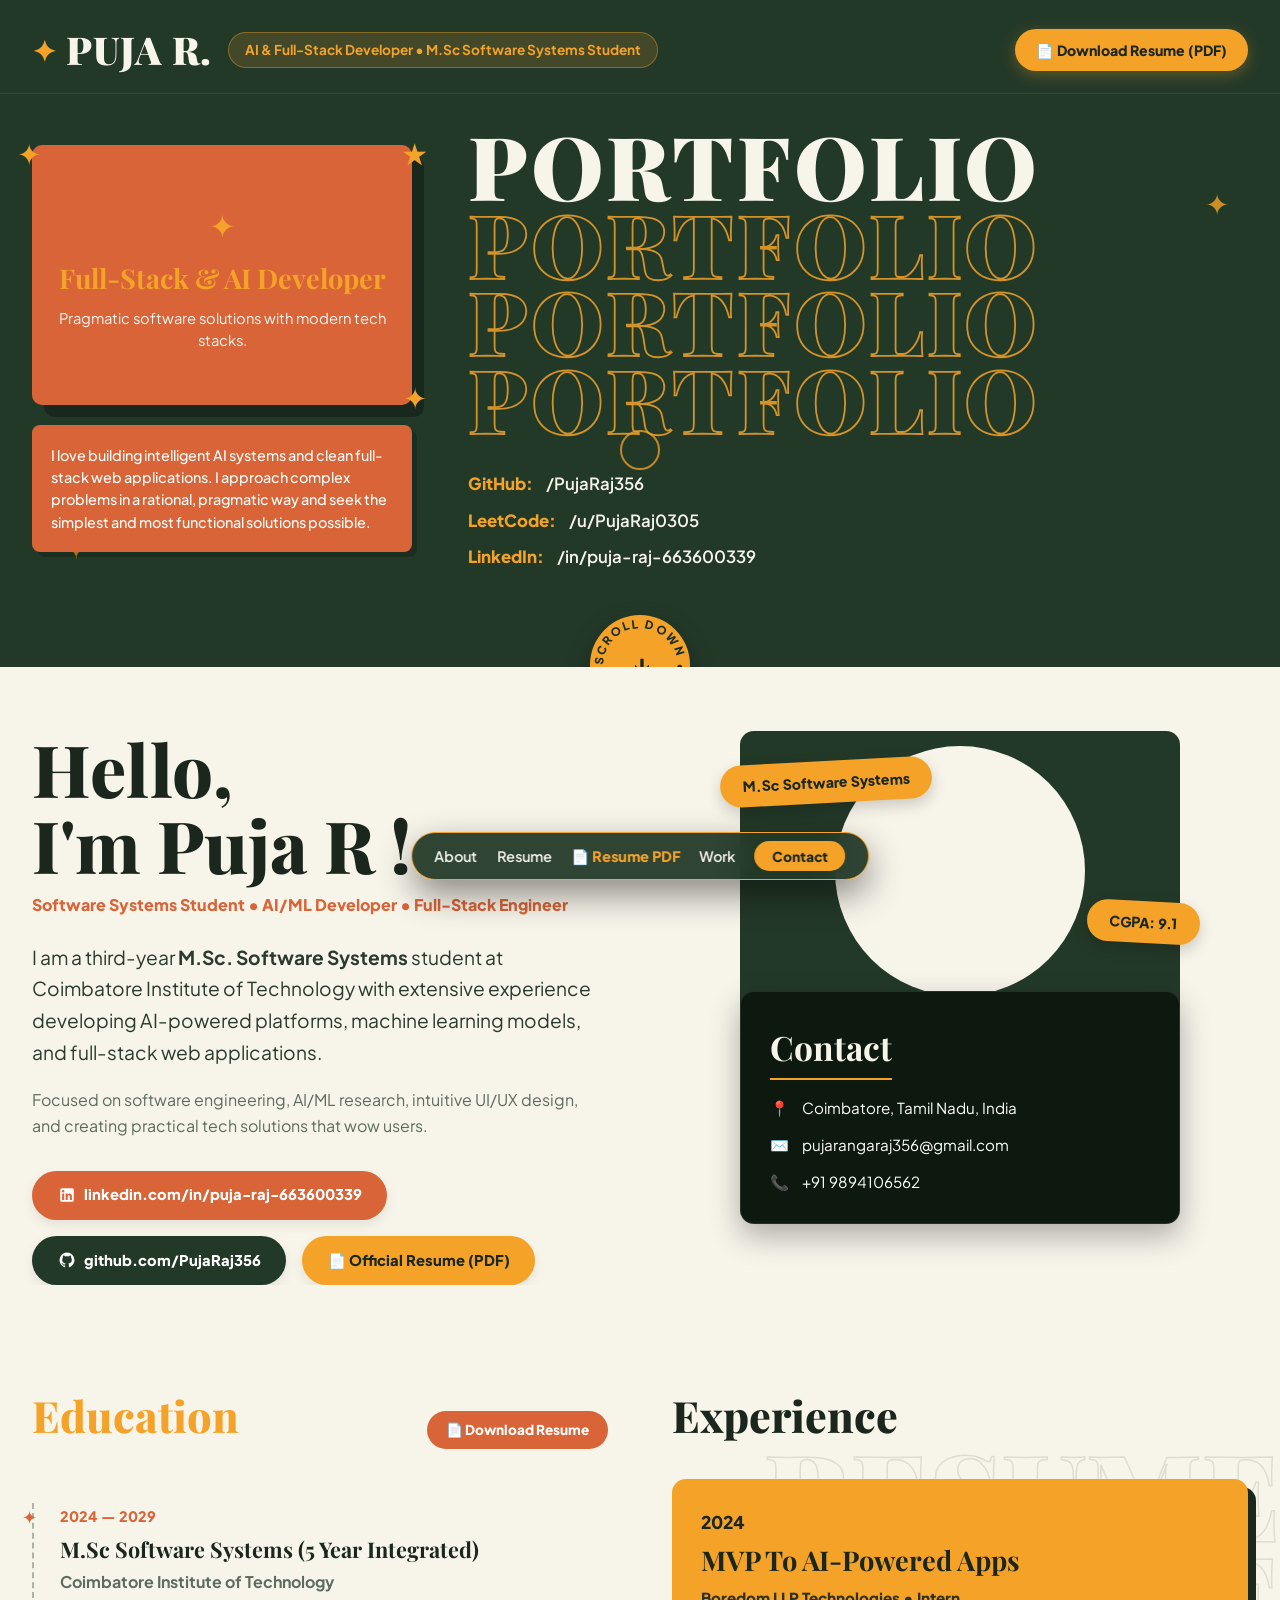
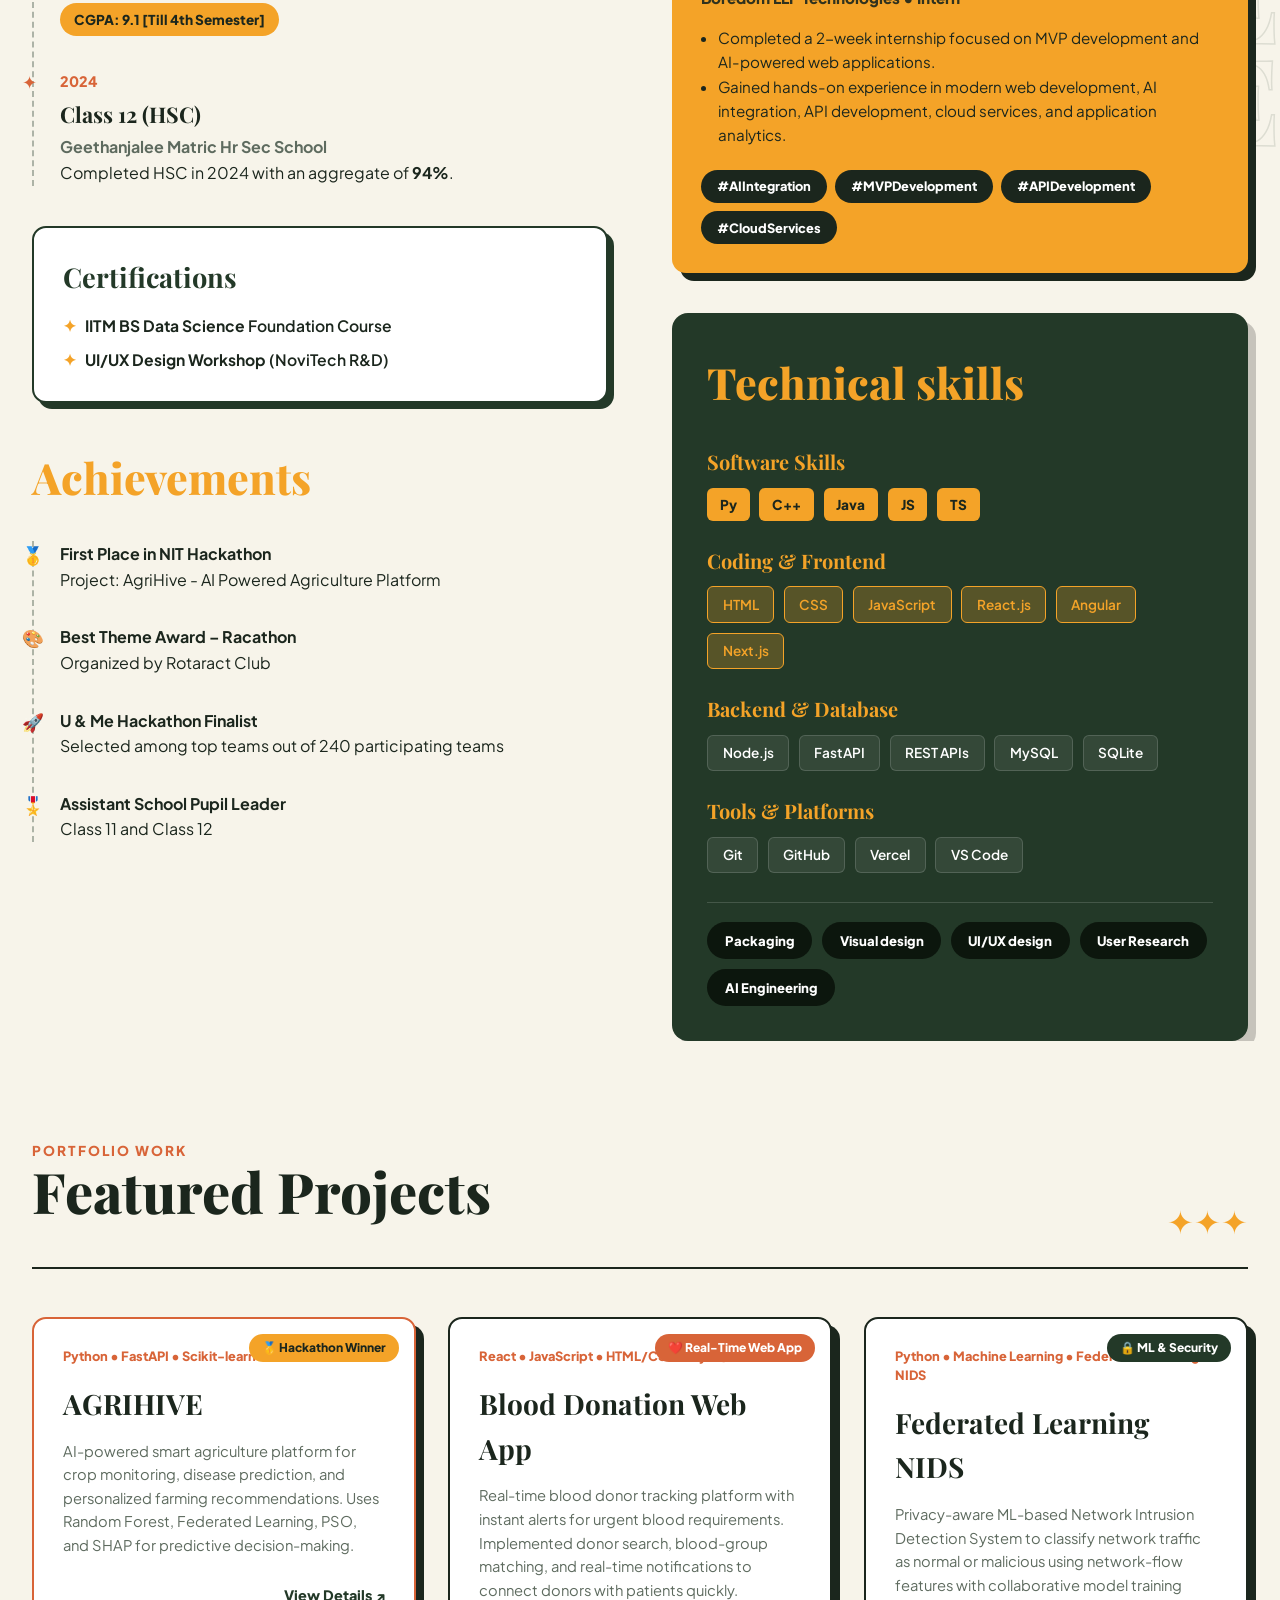
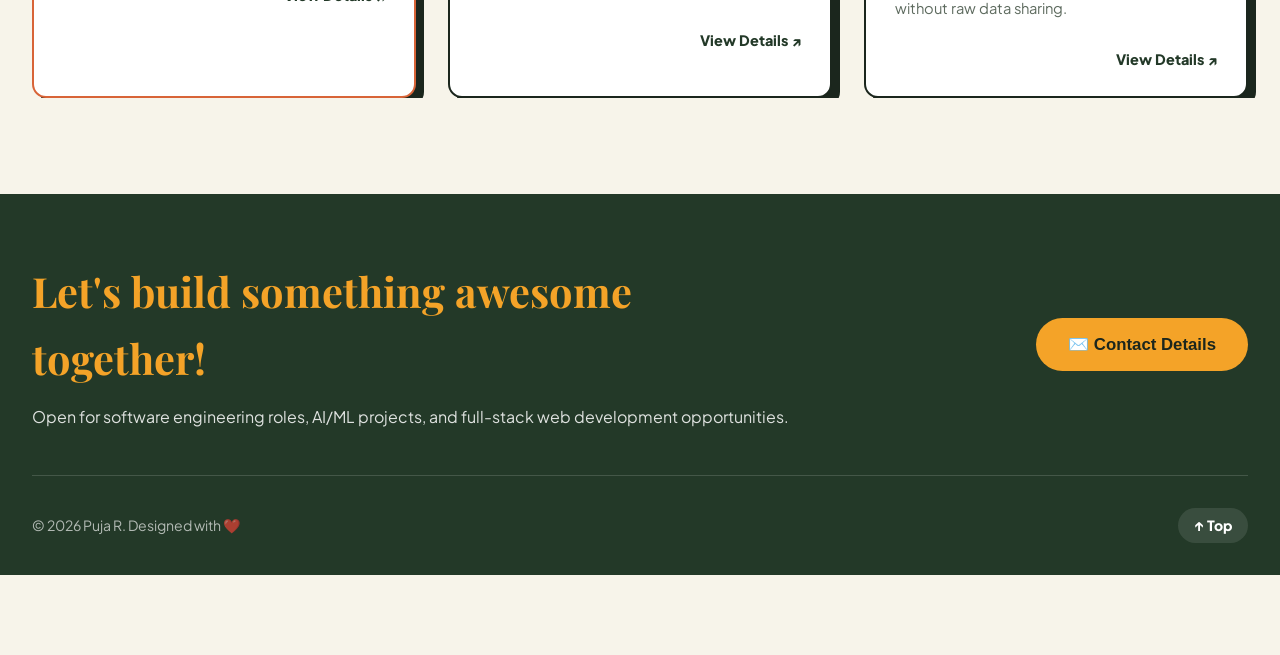
==== commit b8a3ec5b: "Removed avatar photos from portfolio" ====
--- a/index.html
+++ b/index.html
@@ -50,7 +50,11 @@
             <!-- Left Side: Terracotta Framed Doodle Avatar + Bio Quote -->
             <div class="hero-image-wrapper reveal-left">
                 <div class="hero-photo-card">
-                    <img src="avatar.jpg" alt="Puja R Doodle Avatar" class="doodle-avatar">
+                    <div class="hero-card-quote">
+                        <span class="quote-spark">✦</span>
+                        <h3>Full-Stack & AI Developer</h3>
+                        <p>Pragmatic software solutions with modern tech stacks.</p>
+                    </div>
                     <div class="sparkle spark-top-left">✦</div>
                     <div class="sparkle spark-top-right">★</div>
                     <div class="sparkle spark-bottom-right">✦</div>
@@ -157,7 +161,6 @@
                         <div class="portrait-bg-frame">
                             <div class="white-circle-cutout"></div>
                         </div>
-                        <img src="avatar.jpg" alt="Puja R Avatar" class="portrait-img">
 
                         <!-- Floating Yellow Pill Badges -->
                         <div class="pill-tag pill-degree float-anim-1">M.Sc Software Systems</div>
--- a/style.css
+++ b/style.css
@@ -31,49 +31,59 @@
     box-sizing: border-box;
 }
 
-html {
+html, body {
+    width: 100%;
+    max-width: 100vw;
+    overflow-x: hidden;
     scroll-behavior: smooth;
     font-size: 16px;
-}
-
-body {
     background-color: var(--bg-cream);
     color: var(--text-dark);
     font-family: var(--font-sans);
     line-height: 1.6;
-    overflow-x: hidden;
-    padding-bottom: 70px;
-}
-
-/* CUSTOM GLOW CURSOR ENGINE */
-.custom-cursor {
-    width: 12px;
-    height: 12px;
-    background-color: var(--primary-orange);
-    border-radius: 50%;
-    position: fixed;
-    top: -20px;
-    left: -20px;
-    pointer-events: none;
-    z-index: 10000;
-    transform: translate(-50%, -50%);
-    box-shadow: 0 0 10px var(--primary-orange);
-    transition: opacity 0.3s ease;
-}
-
-.custom-cursor-follower {
-    width: 40px;
-    height: 40px;
-    border: 2px solid var(--primary-orange);
-    border-radius: 50%;
-    position: fixed;
-    top: -40px;
-    left: -40px;
-    pointer-events: none;
-    z-index: 9999;
-    transform: translate(-50%, -50%);
-    transition: width 0.25s ease, height 0.25s ease, background-color 0.25s ease, border-color 0.25s ease;
-    opacity: 0.75;
+}
+
+body {
+    padding-bottom: 80px;
+}
+
+/* CUSTOM GLOW CURSOR ENGINE (HIDDEN ON TOUCH/MOBILE) */
+@media (hover: hover) and (pointer: fine) {
+    .custom-cursor {
+        width: 12px;
+        height: 12px;
+        background-color: var(--primary-orange);
+        border-radius: 50%;
+        position: fixed;
+        top: -20px;
+        left: -20px;
+        pointer-events: none;
+        z-index: 10000;
+        transform: translate(-50%, -50%);
+        box-shadow: 0 0 10px var(--primary-orange);
+        transition: opacity 0.3s ease;
+    }
+
+    .custom-cursor-follower {
+        width: 40px;
+        height: 40px;
+        border: 2px solid var(--primary-orange);
+        border-radius: 50%;
+        position: fixed;
+        top: -40px;
+        left: -40px;
+        pointer-events: none;
+        z-index: 9999;
+        transform: translate(-50%, -50%);
+        transition: width 0.25s ease, height 0.25s ease, background-color 0.25s ease, border-color 0.25s ease;
+        opacity: 0.75;
+    }
+}
+
+@media (hover: none) or (pointer: coarse) {
+    .custom-cursor, .custom-cursor-follower {
+        display: none !important;
+    }
 }
 
 /* Typography */
@@ -89,11 +99,11 @@
 }
 
 /* ==========================================================================
-   TOP HEADER (BIGGER NAME, DESCRIPTION & RESUME DOWNLOAD)
+   TOP HEADER
    ========================================================================== */
 .top-header {
     background-color: var(--bg-dark-green);
-    padding: 1.4rem 3rem 0.8rem 3rem;
+    padding: 1.2rem 2rem 0.8rem 2rem;
     border-bottom: 1px solid rgba(255,255,255,0.08);
 }
 
@@ -110,25 +120,25 @@
 .top-brand-group {
     display: flex;
     align-items: center;
-    gap: 1.2rem;
+    gap: 1rem;
     flex-wrap: wrap;
 }
 
 .top-brand {
     color: var(--text-light);
     font-family: var(--font-serif);
-    font-size: 2.6rem;
+    font-size: 2.4rem;
     font-weight: 900;
     display: flex;
     align-items: center;
     gap: 0.6rem;
-    letter-spacing: 1px;
+    letter-spacing: 0.5px;
 }
 
 .revolving-star, .revolving-star-dock {
     display: inline-block;
     color: var(--primary-orange);
-    font-size: 2rem;
+    font-size: 1.8rem;
     animation: spinStar 6s linear infinite;
 }
 
@@ -141,19 +151,19 @@
     background-color: rgba(244, 163, 40, 0.15);
     color: var(--primary-orange);
     border: 1px solid rgba(244, 163, 40, 0.4);
-    padding: 0.45rem 1.2rem;
-    border-radius: var(--radius-pill);
-    font-size: 0.88rem;
+    padding: 0.4rem 1rem;
+    border-radius: var(--radius-pill);
+    font-size: 0.85rem;
     font-weight: 700;
 }
 
 .btn-top-resume {
     background-color: var(--primary-orange);
     color: #1b261d;
-    padding: 0.65rem 1.4rem;
-    border-radius: var(--radius-pill);
-    font-weight: 800;
-    font-size: 0.9rem;
+    padding: 0.6rem 1.3rem;
+    border-radius: var(--radius-pill);
+    font-weight: 800;
+    font-size: 0.88rem;
     display: inline-flex;
     align-items: center;
     gap: 0.5rem;
@@ -163,7 +173,6 @@
 .btn-top-resume:hover {
     background-color: #ffffff;
     transform: translateY(-2px);
-    box-shadow: 0 8px 25px rgba(255, 255, 255, 0.4);
 }
 
 /* ==========================================================================
@@ -171,7 +180,7 @@
    ========================================================================== */
 .floating-bottom-dock {
     position: fixed;
-    bottom: 24px;
+    bottom: 20px;
     left: 50%;
     transform: translateX(-50%);
     z-index: 1000;
@@ -180,38 +189,23 @@
     -webkit-backdrop-filter: blur(14px);
     border: 1.8px solid var(--primary-orange);
     border-radius: var(--radius-pill);
-    padding: 0.5rem 1.6rem;
-    display: flex;
-    align-items: center;
-    gap: 1.4rem;
+    padding: 0.5rem 1.4rem;
+    display: flex;
+    align-items: center;
+    gap: 1.2rem;
     box-shadow: 0 14px 35px rgba(0, 0, 0, 0.45);
     transition: var(--transition-smooth);
-}
-
-.floating-bottom-dock:hover {
-    box-shadow: 0 18px 45px rgba(244, 163, 40, 0.35);
-    border-color: #ffffff;
+    max-width: 95vw;
 }
 
 .dock-item {
     color: var(--text-light);
-    font-size: 0.92rem;
+    font-size: 0.9rem;
     font-weight: 600;
     transition: var(--transition-smooth);
     white-space: nowrap;
 }
 
-.dock-brand {
-    font-family: var(--font-serif);
-    font-weight: 800;
-    font-size: 1.1rem;
-    color: var(--primary-orange);
-    margin-right: 0.4rem;
-    display: flex;
-    align-items: center;
-    gap: 0.4rem;
-}
-
 .dock-item:hover {
     color: var(--primary-orange);
     transform: translateY(-2px);
@@ -225,7 +219,7 @@
 .dock-btn-touch {
     background-color: var(--primary-orange);
     color: #1b261d !important;
-    padding: 0.45rem 1.2rem;
+    padding: 0.4rem 1.1rem;
     border-radius: var(--radius-pill);
     font-weight: 800 !important;
     font-size: 0.85rem !important;
@@ -244,25 +238,25 @@
    ========================================================================== */
 .reveal-up {
     opacity: 0;
-    transform: translateY(40px);
+    transform: translateY(30px);
     transition: var(--transition-smooth);
 }
 
 .reveal-left {
     opacity: 0;
-    transform: translateX(-50px);
+    transform: translateX(-30px);
     transition: var(--transition-smooth);
 }
 
 .reveal-right {
     opacity: 0;
-    transform: translateX(50px);
+    transform: translateX(30px);
     transition: var(--transition-smooth);
 }
 
 .reveal-scale {
     opacity: 0;
-    transform: scale(0.9);
+    transform: scale(0.95);
     transition: var(--transition-smooth);
 }
 
@@ -277,12 +271,11 @@
 .hero-section {
     background-color: var(--bg-dark-green);
     color: var(--text-light);
-    padding: 2rem 3rem 7rem 3rem;
+    padding: 2rem 2rem 6rem 2rem;
     position: relative;
     overflow: hidden;
 }
 
-/* Floating Stars Background */
 .floating-star {
     position: absolute;
     color: var(--primary-orange);
@@ -292,100 +285,87 @@
     animation: floatSparkle 4s ease-in-out infinite alternate;
 }
 
-.star-1 { top: 12%; left: 4%; animation-delay: 0s; }
-.star-2 { top: 75%; left: 8%; animation-delay: 1.2s; }
-.star-3 { top: 20%; right: 5%; animation-delay: 0.6s; }
+.star-1 { top: 10%; left: 3%; animation-delay: 0s; }
+.star-2 { top: 75%; left: 5%; animation-delay: 1.2s; }
+.star-3 { top: 15%; right: 4%; animation-delay: 0.6s; }
 
 @keyframes floatSparkle {
     0% { transform: translateY(0) scale(1) rotate(0deg); }
-    100% { transform: translateY(-15px) scale(1.2) rotate(45deg); }
+    100% { transform: translateY(-12px) scale(1.15) rotate(45deg); }
 }
 
 .hero-container {
     max-width: 1300px;
     margin: 0 auto;
     display: grid;
-    grid-template-columns: 440px 1fr;
-    gap: 4rem;
-    align-items: center;
-}
-
-.hero-title-badge-row {
-    display: flex;
-    gap: 0.8rem;
-    margin-bottom: 1.2rem;
-    flex-wrap: wrap;
-}
-
-.hero-role-pill {
-    background-color: rgba(255, 255, 255, 0.12);
-    color: #ffffff;
-    padding: 0.4rem 1.1rem;
-    border-radius: var(--radius-pill);
-    font-weight: 700;
-    font-size: 0.88rem;
-    border: 1px solid rgba(255,255,255,0.2);
-}
-
-.hero-cgpa-pill {
-    background-color: var(--primary-orange);
-    color: #1b261d;
-    padding: 0.4rem 1.1rem;
-    border-radius: var(--radius-pill);
-    font-weight: 800;
-    font-size: 0.88rem;
-}
-
-/* Left Hero Photo Box */
+    grid-template-columns: 380px 1fr;
+    gap: 3.5rem;
+    align-items: center;
+}
+
+/* Left Hero Photo/Quote Box */
 .hero-image-wrapper {
     display: flex;
     flex-direction: column;
-    gap: 1.5rem;
+    gap: 1.2rem;
+    width: 100%;
 }
 
 .hero-photo-card {
     position: relative;
     background-color: var(--accent-terracotta);
-    padding: 1.2rem;
-    border-radius: 6px;
-    box-shadow: 14px 14px 0px rgba(0, 0, 0, 0.3);
+    padding: 2rem 1.5rem;
+    border-radius: 10px;
+    box-shadow: 12px 12px 0px rgba(0, 0, 0, 0.3);
     display: flex;
     justify-content: center;
-    transition: var(--transition-smooth);
-}
-
-.hero-photo-card:hover {
-    transform: translateY(-4px);
-    box-shadow: 18px 18px 0px var(--primary-orange);
-}
-
-.doodle-avatar {
+    align-items: center;
+    min-height: 260px;
     width: 100%;
-    height: 420px;
-    object-fit: cover;
-    border-radius: 4px;
-    filter: contrast(1.05) brightness(1.02);
+}
+
+.hero-card-quote {
+    color: #ffffff;
+    text-align: center;
+}
+
+.quote-spark {
+    font-size: 2rem;
+    color: var(--primary-orange);
+}
+
+.hero-card-quote h3 {
+    font-family: var(--font-serif);
+    font-size: 1.7rem;
+    color: var(--primary-orange);
+    margin: 0.4rem 0;
+}
+
+.hero-card-quote p {
+    font-size: 0.92rem;
+    opacity: 0.95;
+    line-height: 1.5;
 }
 
 .sparkle {
     position: absolute;
     color: var(--primary-orange);
-    font-size: 2rem;
+    font-size: 1.8rem;
     z-index: 10;
 }
 
-.spark-top-left { top: -20px; left: -20px; }
-.spark-top-right { top: -20px; right: -20px; }
-.spark-bottom-right { bottom: -20px; right: -20px; }
+.spark-top-left { top: -15px; left: -15px; }
+.spark-top-right { top: -15px; right: -15px; }
+.spark-bottom-right { bottom: -15px; right: -15px; }
 
 .hero-bio-badge {
     background-color: var(--accent-terracotta);
     color: #ffffff;
-    padding: 1.4rem;
+    padding: 1.2rem;
     border-radius: 8px;
-    font-size: 0.92rem;
-    line-height: 1.6;
-    box-shadow: 6px 6px 0px rgba(0, 0, 0, 0.2);
+    font-size: 0.9rem;
+    line-height: 1.55;
+    box-shadow: 5px 5px 0px rgba(0, 0, 0, 0.2);
     font-weight: 500;
 }
 
@@ -394,6 +374,8 @@
     display: flex;
     flex-direction: column;
     justify-content: center;
+    width: 100%;
+    overflow: hidden;
 }
 
 .watermark-typography {
@@ -403,27 +385,26 @@
 
 .filled-title {
     font-family: var(--font-serif);
-    font-size: 5.8rem;
+    font-size: 5.5rem;
     font-weight: 900;
-    letter-spacing: 4px;
+    letter-spacing: 3px;
     color: var(--text-light);
     line-height: 0.88;
 }
 
 .stroke-title {
     font-family: var(--font-serif);
-    font-size: 5.8rem;
+    font-size: 5.5rem;
     font-weight: 900;
-    letter-spacing: 4px;
+    letter-spacing: 3px;
     color: transparent;
     -webkit-text-stroke: 1.8px var(--primary-orange);
     line-height: 0.88;
     opacity: 0.85;
-    transition: transform 0.5s ease;
 }
 
 .hero-cta-box {
-    margin-top: 2.5rem;
+    margin-top: 2.2rem;
     display: flex;
     justify-content: space-between;
     align-items: center;
@@ -436,7 +417,7 @@
     flex-direction: column;
     gap: 0.6rem;
     font-family: var(--font-sans);
-    font-size: 1.1rem;
+    font-size: 1.05rem;
     font-weight: 600;
 }
 
@@ -454,36 +435,16 @@
 .handle-item a:hover {
     color: var(--primary-orange);
     text-decoration: underline;
-    transform: translateX(4px);
-}
-
-.btn-hero-resume {
-    background-color: var(--primary-orange);
-    color: #1b261d;
-    padding: 0.9rem 1.8rem;
-    border-radius: var(--radius-pill);
-    font-weight: 900;
-    font-size: 1rem;
-    display: inline-flex;
-    align-items: center;
-    gap: 0.6rem;
-    box-shadow: 0 8px 20px rgba(244, 163, 40, 0.3);
-}
-
-.btn-hero-resume:hover {
-    background-color: #ffffff;
-    transform: translateY(-3px);
-    box-shadow: 0 12px 28px rgba(255,255,255,0.4);
 }
 
 /* Rotating Scroll Badge */
 .scroll-down-badge {
     position: absolute;
-    bottom: -50px;
+    bottom: -48px;
     left: 50%;
     transform: translateX(-50%);
-    width: 110px;
-    height: 110px;
+    width: 100px;
+    height: 100px;
     background-color: var(--primary-orange);
     border-radius: 50%;
     display: flex;
@@ -492,12 +453,6 @@
     box-shadow: 0 10px 25px rgba(0,0,0,0.3);
     z-index: 20;
     cursor: pointer;
-    transition: var(--transition-smooth);
-}
-
-.scroll-down-badge:hover {
-    transform: translateX(-50%) scale(1.12);
-    background-color: #ffffff;
 }
 
 .scroll-text-svg {
@@ -508,7 +463,7 @@
 
 .scroll-arrow {
     position: absolute;
-    font-size: 1.8rem;
+    font-size: 1.6rem;
     font-weight: 900;
     color: #1b261d;
     animation: bounceArrow 2s infinite;
@@ -521,8 +476,8 @@
 
 @keyframes bounceArrow {
     0%, 20%, 50%, 80%, 100% { transform: translateY(0); }
-    40% { transform: translateY(6px); }
-    60% { transform: translateY(3px); }
+    40% { transform: translateY(5px); }
+    60% { transform: translateY(2px); }
 }
 
 /* ==========================================================================
@@ -531,12 +486,13 @@
 .main-content {
     background-color: var(--bg-cream);
     padding-top: 4rem;
+    overflow: hidden;
 }
 
 .grid-2col {
     display: grid;
     grid-template-columns: 1fr 1fr;
-    gap: 4.5rem;
+    gap: 4rem;
 }
 
 /* ==========================================================================
@@ -544,12 +500,13 @@
    ========================================================================== */
 .about-section {
     max-width: 1300px;
-    margin: 0 auto 7rem auto;
-    padding: 0 3rem;
+    margin: 0 auto 6rem auto;
+    padding: 0 2rem;
+    overflow: hidden;
 }
 
 .section-greeting {
-    font-size: 4.8rem;
+    font-size: 4.5rem;
     line-height: 1.05;
     color: var(--text-dark);
     margin-bottom: 0.6rem;
@@ -559,38 +516,38 @@
 .section-sub-tagline {
     font-weight: 800;
     color: var(--accent-terracotta);
-    font-size: 1.05rem;
-    margin-bottom: 1.6rem;
+    font-size: 1rem;
+    margin-bottom: 1.5rem;
 }
 
 .intro-description {
-    font-size: 1.25rem;
-    line-height: 1.7;
+    font-size: 1.2rem;
+    line-height: 1.65;
     color: #2b3a2d;
     margin-bottom: 1.2rem;
 }
 
 .intro-subtext {
-    font-size: 1.05rem;
+    font-size: 1rem;
     color: var(--text-muted);
-    margin-bottom: 2.2rem;
+    margin-bottom: 2rem;
 }
 
 .action-badge-row {
     display: flex;
     flex-wrap: wrap;
-    gap: 1.2rem;
+    gap: 1rem;
 }
 
 .badge-link {
     display: inline-flex;
     align-items: center;
-    gap: 0.6rem;
-    padding: 0.85rem 1.8rem;
-    border-radius: var(--radius-pill);
-    font-weight: 800;
-    font-size: 0.95rem;
-    box-shadow: 0 6px 15px rgba(0,0,0,0.1);
+    gap: 0.5rem;
+    padding: 0.8rem 1.6rem;
+    border-radius: var(--radius-pill);
+    font-weight: 800;
+    font-size: 0.92rem;
+    box-shadow: 0 5px 12px rgba(0,0,0,0.08);
 }
 
 .btn-orange {
@@ -598,35 +555,28 @@
     color: #ffffff;
 }
 
-.btn-orange:hover { background-color: var(--accent-terracotta-dark); }
-
 .btn-dark {
     background-color: var(--bg-dark-green);
     color: #ffffff;
 }
-
-.btn-dark:hover { background-color: var(--bg-dark-green-hover); }
 
 .btn-gold {
     background-color: var(--primary-orange);
     color: #1b261d;
 }
 
-.btn-gold:hover { background-color: #ffffff; }
-
-/* Portrait Frame */
+/* Portrait Frame (Clean Graphic Frame Without Photo) */
 .portrait-card {
     position: relative;
     max-width: 440px;
     margin: 0 auto;
+    width: 100%;
 }
 
 .portrait-bg-frame {
-    position: absolute;
-    top: -20px;
-    right: -20px;
+    position: relative;
     width: 100%;
-    height: 100%;
+    height: 320px;
     background-color: var(--bg-dark-green);
     border-radius: 14px;
     z-index: 1;
@@ -637,79 +587,55 @@
 }
 
 .white-circle-cutout {
-    width: 280px;
-    height: 280px;
+    width: 250px;
+    height: 250px;
     background-color: var(--bg-cream);
     border-radius: 50%;
-    transform: translateY(-40px);
-}
-
-.portrait-img {
-    position: relative;
-    z-index: 2;
-    width: 100%;
-    height: 500px;
-    object-fit: cover;
-    border-radius: 12px;
-    box-shadow: 0 20px 40px rgba(0,0,0,0.2);
-}
-
-/* Floating Badges */
+    transform: translateY(-20px);
+}
+
 .pill-tag {
     position: absolute;
     z-index: 4;
-    padding: 0.7rem 1.6rem;
-    border-radius: var(--radius-pill);
-    font-weight: 800;
-    font-size: 0.95rem;
+    padding: 0.6rem 1.4rem;
+    border-radius: var(--radius-pill);
+    font-weight: 800;
+    font-size: 0.88rem;
     background-color: var(--primary-orange);
     color: #1b261d;
-    box-shadow: 0 8px 20px rgba(0,0,0,0.2);
+    box-shadow: 0 6px 15px rgba(0,0,0,0.18);
 }
 
 .pill-degree {
-    top: 50px;
-    left: -30px;
+    top: 30px;
+    left: -20px;
     transform: rotate(-3deg);
 }
 
 .pill-cgpa {
-    top: 220px;
-    right: -30px;
+    top: 170px;
+    right: -20px;
     transform: rotate(3deg);
 }
 
-.float-anim-1 { animation: floatTag1 4s ease-in-out infinite alternate; }
-.float-anim-2 { animation: floatTag2 4s ease-in-out infinite alternate 1.5s; }
-
-@keyframes floatTag1 {
-    0% { transform: translateY(0) rotate(-3deg); }
-    100% { transform: translateY(-8px) rotate(-1deg); }
-}
-
-@keyframes floatTag2 {
-    0% { transform: translateY(0) rotate(3deg); }
-    100% { transform: translateY(-8px) rotate(5deg); }
-}
-
-/* Contact Dark Card Overlay */
 .contact-card-overlay {
     position: relative;
     z-index: 5;
-    margin-top: -70px;
+    margin-top: -60px;
     background-color: #0d180e;
     color: #ffffff;
-    padding: 2rem;
+    padding: 1.8rem;
     border-radius: 14px;
-    box-shadow: 0 15px 35px rgba(0,0,0,0.3);
+    box-shadow: 0 12px 30px rgba(0,0,0,0.3);
     border: 1px solid rgba(255,255,255,0.1);
+    word-break: break-word;
 }
 
 .contact-card-title {
     font-family: var(--font-serif);
-    font-size: 2.3rem;
+    font-size: 2.1rem;
     color: var(--text-light);
-    margin-bottom: 1.2rem;
+    margin-bottom: 1rem;
     border-bottom: 2px solid var(--primary-orange);
     display: inline-block;
     padding-bottom: 0.2rem;
@@ -719,8 +645,8 @@
     list-style: none;
     display: flex;
     flex-direction: column;
-    gap: 0.9rem;
-    font-size: 0.98rem;
+    gap: 0.8rem;
+    font-size: 0.95rem;
 }
 
 .contact-list li {
@@ -728,8 +654,6 @@
     align-items: center;
     gap: 0.8rem;
 }
-
-.contact-list a:hover { color: var(--primary-orange); }
 
 /* ==========================================================================
    RESUME SECTION
@@ -737,19 +661,20 @@
 .resume-section {
     position: relative;
     max-width: 1300px;
-    margin: 0 auto 7rem auto;
-    padding: 0 3rem;
+    margin: 0 auto 6rem auto;
+    padding: 0 2rem;
+    overflow: hidden;
 }
 
 .bg-watermark-text {
     position: absolute;
     right: 0;
-    top: 80px;
+    top: 60px;
     font-family: var(--font-serif);
-    font-size: 8rem;
+    font-size: 7.5rem;
     font-weight: 900;
     color: transparent;
-    -webkit-text-stroke: 1.5px rgba(35, 57, 40, 0.15);
+    -webkit-text-stroke: 1.5px rgba(35, 57, 40, 0.12);
     line-height: 0.85;
     z-index: 0;
     pointer-events: none;
@@ -765,6 +690,8 @@
     justify-content: space-between;
     align-items: center;
     margin-bottom: 1.5rem;
+    flex-wrap: wrap;
+    gap: 0.8rem;
 }
 
 .btn-inline-resume {
@@ -773,35 +700,29 @@
     padding: 0.5rem 1.2rem;
     border-radius: var(--radius-pill);
     font-weight: 800;
-    font-size: 0.88rem;
-}
-
-.btn-inline-resume:hover {
-    background-color: var(--text-dark);
+    font-size: 0.85rem;
 }
 
 .serif-heading {
-    font-size: 2.9rem;
+    font-size: 2.7rem;
     color: var(--bg-dark-green);
-    margin-bottom: 2rem;
+    margin-bottom: 1.8rem;
     font-weight: 800;
 }
 
 .gold-accent-heading {
     color: var(--primary-orange);
-    -webkit-text-stroke: 0.5px var(--bg-dark-green);
 }
 
 .dark-heading { color: var(--text-dark); }
 .light-heading { color: var(--primary-orange); }
 
-/* Timeline styling */
 .timeline {
     display: flex;
     flex-direction: column;
-    gap: 2.2rem;
+    gap: 2rem;
     position: relative;
-    padding-left: 1.8rem;
+    padding-left: 1.6rem;
     border-left: 2px dashed rgba(35, 57, 40, 0.35);
 }
 
@@ -809,193 +730,165 @@
 
 .timeline-dot {
     position: absolute;
-    left: -2.6rem;
+    left: -2.35rem;
     top: 0px;
-    font-size: 1.2rem;
+    font-size: 1.1rem;
     color: var(--accent-terracotta);
 }
 
 .timeline-year {
     font-weight: 800;
     color: var(--accent-terracotta);
-    font-size: 0.95rem;
+    font-size: 0.9rem;
 }
 
 .timeline-title {
     font-family: var(--font-serif);
-    font-size: 1.45rem;
+    font-size: 1.35rem;
     color: var(--text-dark);
     margin: 0.2rem 0;
 }
 
 .timeline-subtitle {
-    font-size: 1.05rem;
+    font-size: 1rem;
     font-weight: 700;
     color: var(--text-muted);
 }
 
 .badge-highlight {
     display: inline-block;
-    margin-top: 0.6rem;
+    margin-top: 0.5rem;
     background-color: var(--primary-orange);
     color: #1b261d;
-    padding: 0.4rem 1rem;
-    border-radius: var(--radius-pill);
-    font-weight: 800;
-    font-size: 0.88rem;
-}
-
-.pulse-glow { animation: pulseGlow 2.5s infinite alternate; }
-
-@keyframes pulseGlow {
-    0% { box-shadow: 0 0 0 0 rgba(244, 163, 40, 0.4); }
-    100% { box-shadow: 0 0 15px 5px rgba(244, 163, 40, 0.6); }
-}
-
-/* Certifications Box */
+    padding: 0.35rem 0.9rem;
+    border-radius: var(--radius-pill);
+    font-weight: 800;
+    font-size: 0.85rem;
+}
+
 .certifications-box {
-    margin-top: 3rem;
+    margin-top: 2.5rem;
     background-color: #ffffff;
-    padding: 2rem;
+    padding: 1.8rem;
     border-radius: 14px;
     border: 2px solid var(--bg-dark-green);
-    box-shadow: 8px 8px 0px var(--bg-dark-green);
-    transition: var(--transition-smooth);
-}
-
-.certifications-box:hover {
-    transform: translateY(-5px);
-    box-shadow: 12px 12px 0px var(--accent-terracotta);
+    box-shadow: 6px 6px 0px var(--bg-dark-green);
 }
 
 .box-subheading {
     font-family: var(--font-serif);
-    font-size: 1.9rem;
+    font-size: 1.7rem;
     color: var(--bg-dark-green);
-    margin-bottom: 1rem;
+    margin-bottom: 0.8rem;
 }
 
 .cert-list {
     list-style: none;
     display: flex;
     flex-direction: column;
-    gap: 0.7rem;
+    gap: 0.6rem;
     font-weight: 600;
-    font-size: 1.02rem;
+    font-size: 0.98rem;
 }
 
 .star-bullet {
     color: var(--primary-orange);
-    margin-right: 0.5rem;
-}
-
-/* Experience Box */
-.experience-block { margin-bottom: 3rem; }
+    margin-right: 0.4rem;
+}
+
+.experience-block { margin-bottom: 2.5rem; }
 
 .exp-card {
     background-color: var(--primary-orange);
     color: #1b261d;
-    padding: 2.2rem;
+    padding: 1.8rem;
     border-radius: 14px;
-    box-shadow: 10px 10px 0px #1b261d;
-    transition: var(--transition-smooth);
-}
-
-.exp-card:hover {
-    transform: translateY(-5px);
-    box-shadow: 14px 14px 0px var(--accent-terracotta);
+    box-shadow: 8px 8px 0px #1b261d;
 }
 
 .exp-year {
     font-weight: 900;
-    font-size: 1.15rem;
+    font-size: 1.1rem;
 }
 
 .exp-role {
     font-family: var(--font-serif);
-    font-size: 1.9rem;
+    font-size: 1.7rem;
     margin: 0.2rem 0;
 }
 
 .exp-company {
     font-weight: 800;
-    font-size: 1rem;
+    font-size: 0.95rem;
     opacity: 0.9;
-    margin-bottom: 1.2rem;
+    margin-bottom: 1rem;
 }
 
 .exp-points {
-    margin-left: 1.2rem;
-    font-size: 0.98rem;
-    line-height: 1.65;
-    margin-bottom: 1.6rem;
+    margin-left: 1.1rem;
+    font-size: 0.95rem;
+    line-height: 1.6;
+    margin-bottom: 1.4rem;
 }
 
 .tag-cloud {
+    display: flex;
+    flex-wrap: wrap;
+    gap: 0.5rem;
+}
+
+.pill-badge {
+    background-color: #1b261d;
+    color: #ffffff;
+    padding: 0.4rem 1rem;
+    border-radius: var(--radius-pill);
+    font-size: 0.8rem;
+    font-weight: 800;
+}
+
+.tech-skills-box {
+    background-color: var(--bg-dark-green);
+    color: #ffffff;
+    padding: 2.2rem;
+    border-radius: 16px;
+    box-shadow: 8px 8px 0px rgba(0,0,0,0.2);
+}
+
+.skills-sub-grid {
+    display: flex;
+    flex-direction: column;
+    gap: 1.5rem;
+    margin-bottom: 1.8rem;
+}
+
+.skills-group h3 {
+    font-family: var(--font-serif);
+    font-size: 1.25rem;
+    color: var(--primary-orange);
+    margin-bottom: 0.6rem;
+}
+
+.skill-icons-row {
     display: flex;
     flex-wrap: wrap;
     gap: 0.6rem;
-}
-
-.pill-badge {
-    background-color: #1b261d;
-    color: #ffffff;
-    padding: 0.45rem 1.1rem;
-    border-radius: var(--radius-pill);
-    font-size: 0.82rem;
-    font-weight: 800;
-}
-
-/* Technical Skills Dark Green Box */
-.tech-skills-box {
-    background-color: var(--bg-dark-green);
-    color: #ffffff;
-    padding: 2.5rem;
-    border-radius: 18px;
-    box-shadow: 10px 10px 0px rgba(0,0,0,0.2);
-    transition: var(--transition-smooth);
-}
-
-.tech-skills-box:hover {
-    transform: translateY(-5px);
-    box-shadow: 14px 14px 0px rgba(0,0,0,0.3);
-}
-
-.skills-sub-grid {
-    display: flex;
-    flex-direction: column;
-    gap: 1.8rem;
-    margin-bottom: 2rem;
-}
-
-.skills-group h3 {
-    font-family: var(--font-serif);
-    font-size: 1.35rem;
-    color: var(--primary-orange);
-    margin-bottom: 0.7rem;
-}
-
-.skill-icons-row {
-    display: flex;
-    flex-wrap: wrap;
-    gap: 0.7rem;
 }
 
 .skill-badge-icon {
     background-color: var(--primary-orange);
     color: #1b261d;
+    padding: 0.35rem 0.8rem;
+    border-radius: 6px;
+    font-weight: 900;
+    font-size: 0.85rem;
+}
+
+.skill-chip {
+    background-color: rgba(255,255,255,0.08);
+    color: #ffffff;
     padding: 0.4rem 0.9rem;
     border-radius: 6px;
-    font-weight: 900;
-    font-size: 0.9rem;
-}
-
-.skill-chip {
-    background-color: rgba(255,255,255,0.08);
-    color: #ffffff;
-    padding: 0.45rem 1rem;
-    border-radius: 6px;
-    font-size: 0.88rem;
+    font-size: 0.85rem;
     font-weight: 600;
     border: 1px solid rgba(255,255,255,0.15);
 }
@@ -1004,61 +897,23 @@
     background-color: rgba(244, 163, 40, 0.25);
     border-color: var(--primary-orange);
     color: var(--primary-orange);
-    font-weight: 700;
 }
 
 .skill-category-tags {
     display: flex;
     flex-wrap: wrap;
-    gap: 0.7rem;
+    gap: 0.6rem;
     border-top: 1px solid rgba(255,255,255,0.15);
-    padding-top: 1.4rem;
+    padding-top: 1.2rem;
 }
 
 .tag-black {
     background-color: #0c160d;
     color: #ffffff;
-    padding: 0.55rem 1.3rem;
-    border-radius: var(--radius-pill);
-    font-size: 0.88rem;
-    font-weight: 800;
-}
-
-/* Hobbies & Interests */
-.hobbies-grid {
-    display: grid;
-    grid-template-columns: repeat(2, 1fr);
-    gap: 1.2rem;
-}
-
-.hobby-item {
-    background-color: #ffffff;
-    padding: 1.4rem;
-    border-radius: 12px;
-    border: 2px solid var(--bg-dark-green);
-    text-align: center;
-    transition: var(--transition-smooth);
-}
-
-.hobby-item:hover {
-    transform: translateY(-5px);
-    box-shadow: 6px 6px 0px var(--primary-orange);
-}
-
-.hobby-icon {
-    font-size: 2.2rem;
-    margin-bottom: 0.4rem;
-}
-
-.hobby-item h4 {
-    font-size: 1rem;
-    font-weight: 800;
-    color: var(--text-dark);
-}
-
-.hobby-item p {
+    padding: 0.5rem 1.1rem;
+    border-radius: var(--radius-pill);
     font-size: 0.82rem;
-    color: var(--text-muted);
+    font-weight: 800;
 }
 
 /* ==========================================================================
@@ -1066,50 +921,51 @@
    ========================================================================== */
 .projects-section {
     max-width: 1300px;
-    margin: 0 auto 7rem auto;
-    padding: 0 3rem;
+    margin: 0 auto 6rem auto;
+    padding: 0 2rem;
+    overflow: hidden;
 }
 
 .section-header-row {
     display: flex;
     justify-content: space-between;
     align-items: flex-end;
-    margin-bottom: 3.5rem;
+    margin-bottom: 3rem;
     border-bottom: 2px solid var(--text-dark);
-    padding-bottom: 1.5rem;
+    padding-bottom: 1.2rem;
 }
 
 .section-tag {
     font-weight: 900;
     color: var(--accent-terracotta);
-    letter-spacing: 2.5px;
-    font-size: 0.88rem;
+    letter-spacing: 2px;
+    font-size: 0.85rem;
 }
 
 .main-projects-title {
-    font-size: 3.8rem;
+    font-size: 3.5rem;
     color: var(--text-dark);
     line-height: 1;
     font-weight: 800;
 }
 
 .spark-decoration {
-    font-size: 2.2rem;
+    font-size: 2rem;
     color: var(--primary-orange);
 }
 
 .projects-grid {
     display: grid;
     grid-template-columns: repeat(3, 1fr);
-    gap: 2.2rem;
+    gap: 2rem;
 }
 
 .project-card {
     background-color: #ffffff;
-    border-radius: 16px;
+    border-radius: 14px;
     border: 2px solid var(--border-dark);
-    box-shadow: 10px 10px 0px var(--border-dark);
-    padding: 2.2rem;
+    box-shadow: 8px 8px 0px var(--border-dark);
+    padding: 1.8rem;
     display: flex;
     flex-direction: column;
     justify-content: space-between;
@@ -1119,78 +975,59 @@
 }
 
 .project-card:hover {
-    transform: translateY(-8px);
-    box-shadow: 14px 14px 0px var(--accent-terracotta);
+    transform: translateY(-6px);
+    box-shadow: 12px 12px 0px var(--accent-terracotta);
 }
 
 .card-featured { border-color: var(--accent-terracotta); }
 
 .project-badge {
     position: absolute;
-    top: 18px;
-    right: 18px;
+    top: 15px;
+    right: 15px;
     background-color: var(--primary-orange);
     color: #1b261d;
-    font-size: 0.78rem;
-    font-weight: 800;
-    padding: 0.35rem 0.9rem;
-    border-radius: var(--radius-pill);
-}
-
-.badge-red {
-    background-color: var(--accent-terracotta);
-    color: #ffffff;
-}
-
-.badge-blue {
-    background-color: var(--bg-dark-green);
-    color: #ffffff;
-}
+    font-size: 0.75rem;
+    font-weight: 800;
+    padding: 0.3rem 0.8rem;
+    border-radius: var(--radius-pill);
+}
+
+.badge-red { background-color: var(--accent-terracotta); color: #ffffff; }
+.badge-blue { background-color: var(--bg-dark-green); color: #ffffff; }
 
 .project-tags {
-    font-size: 0.82rem;
+    font-size: 0.8rem;
     font-weight: 800;
     color: var(--accent-terracotta);
-    margin-bottom: 1.2rem;
-    line-height: 1.5;
+    margin-bottom: 1rem;
+    line-height: 1.45;
 }
 
 .project-title {
     font-family: var(--font-serif);
-    font-size: 1.9rem;
+    font-size: 1.75rem;
     color: var(--text-dark);
-    margin-bottom: 1rem;
+    margin-bottom: 0.8rem;
 }
 
 .project-desc {
-    font-size: 0.96rem;
+    font-size: 0.92rem;
     color: var(--text-muted);
-    line-height: 1.65;
-    margin-bottom: 2.2rem;
-}
-
-.project-footer {
-    display: flex;
-    justify-content: flex-end;
-}
+    line-height: 1.6;
+    margin-bottom: 1.8rem;
+}
+
+.project-footer { display: flex; justify-content: flex-end; }
 
 .project-link-btn {
     background: none;
     border: none;
     font-family: inherit;
     font-weight: 900;
-    font-size: 0.95rem;
+    font-size: 0.9rem;
     color: var(--bg-dark-green);
     cursor: pointer;
-    transition: var(--transition-smooth);
-    display: inline-flex;
-    align-items: center;
-    gap: 0.3rem;
-}
-
-.project-card:hover .project-link-btn {
-    color: var(--accent-terracotta);
-    transform: translateX(4px);
 }
 
 /* ==========================================================================
@@ -1202,17 +1039,17 @@
     left: 0;
     width: 100vw;
     height: 100vh;
-    background: rgba(13, 24, 14, 0.8);
+    background: rgba(13, 24, 14, 0.82);
     backdrop-filter: blur(8px);
     -webkit-backdrop-filter: blur(8px);
-    z-index: 2000;
+    z-index: 20000;
     display: flex;
     align-items: center;
     justify-content: center;
     opacity: 0;
     pointer-events: none;
     transition: opacity 0.35s ease;
-    padding: 1.5rem;
+    padding: 1rem;
 }
 
 .modal-backdrop.active {
@@ -1223,15 +1060,15 @@
 .modal-container {
     background-color: var(--bg-cream);
     border: 3px solid var(--bg-dark-green);
-    border-radius: 20px;
-    box-shadow: 16px 16px 0px var(--bg-dark-green);
-    max-width: 680px;
+    border-radius: 18px;
+    box-shadow: 10px 10px 0px var(--bg-dark-green);
+    max-width: 650px;
     width: 100%;
     max-height: 90vh;
     overflow-y: auto;
-    padding: 2.5rem;
+    padding: 2rem;
     position: relative;
-    transform: scale(0.85) translateY(20px);
+    transform: scale(0.9) translateY(15px);
     transition: transform 0.35s cubic-bezier(0.16, 1, 0.3, 1);
 }
 
@@ -1241,113 +1078,52 @@
 
 .modal-close-btn {
     position: absolute;
-    top: 20px;
-    right: 20px;
+    top: 15px;
+    right: 15px;
     background-color: var(--accent-terracotta);
     color: #ffffff;
     border: none;
-    width: 38px;
-    height: 38px;
+    width: 36px;
+    height: 36px;
     border-radius: 50%;
-    font-size: 1.2rem;
+    font-size: 1.1rem;
     font-weight: 900;
     cursor: pointer;
-    display: flex;
-    align-items: center;
-    justify-content: center;
-    box-shadow: 0 4px 10px rgba(0,0,0,0.2);
-    transition: var(--transition-smooth);
-}
-
-.modal-close-btn:hover {
-    background-color: var(--text-dark);
-    transform: rotate(90deg);
-}
-
-.modal-header-badge {
-    display: inline-block;
-    background-color: var(--primary-orange);
-    color: #1b261d;
-    font-weight: 800;
-    font-size: 0.82rem;
-    padding: 0.35rem 1rem;
-    border-radius: var(--radius-pill);
-    margin-bottom: 0.8rem;
 }
 
 .modal-title {
     font-family: var(--font-serif);
-    font-size: 2.6rem;
+    font-size: 2.2rem;
     color: var(--bg-dark-green);
-    margin-bottom: 0.6rem;
-    line-height: 1.1;
+    margin-bottom: 0.5rem;
 }
 
 .modal-tech-stack {
     display: flex;
     flex-wrap: wrap;
-    gap: 0.5rem;
-    margin-bottom: 1.5rem;
+    gap: 0.4rem;
+    margin-bottom: 1.2rem;
 }
 
 .modal-tech-chip {
     background-color: var(--bg-dark-green);
     color: #ffffff;
-    font-size: 0.82rem;
+    font-size: 0.78rem;
     font-weight: 700;
-    padding: 0.35rem 0.85rem;
-    border-radius: 6px;
-}
-
-.modal-description {
-    font-size: 1.05rem;
-    line-height: 1.7;
-    color: var(--text-dark);
-    margin-bottom: 1.5rem;
-}
-
-.modal-feature-list {
-    list-style: none;
-    margin-bottom: 2rem;
-    display: flex;
-    flex-direction: column;
-    gap: 0.8rem;
-}
-
-.modal-feature-list li {
-    font-size: 0.98rem;
-    display: flex;
-    align-items: flex-start;
-    gap: 0.6rem;
-}
-
-.modal-feature-list li::before {
-    content: "✦";
-    color: var(--accent-terracotta);
-    font-weight: 800;
-}
-
-.modal-actions {
-    display: flex;
-    gap: 1rem;
+    padding: 0.3rem 0.75rem;
+    border-radius: 5px;
 }
 
 .btn-modal-link {
     background-color: var(--accent-terracotta);
     color: #ffffff;
-    padding: 0.8rem 1.6rem;
-    border-radius: var(--radius-pill);
-    font-weight: 800;
-    font-size: 0.95rem;
+    padding: 0.75rem 1.4rem;
+    border-radius: var(--radius-pill);
+    font-weight: 800;
+    font-size: 0.9rem;
     display: inline-flex;
     align-items: center;
     gap: 0.5rem;
-    box-shadow: 0 4px 12px rgba(0,0,0,0.15);
-}
-
-.btn-modal-link:hover {
-    background-color: var(--text-dark);
-    transform: translateY(-2px);
 }
 
 /* ==========================================================================
@@ -1356,7 +1132,7 @@
 .site-footer {
     background-color: var(--bg-dark-green);
     color: var(--text-light);
-    padding: 5rem 3rem 2.5rem 3rem;
+    padding: 4rem 2rem 2rem 2rem;
 }
 
 .footer-container {
@@ -1366,37 +1142,34 @@
     justify-content: space-between;
     align-items: center;
     border-bottom: 1px solid rgba(255, 255, 255, 0.15);
-    padding-bottom: 3.5rem;
-    margin-bottom: 2.5rem;
+    padding-bottom: 2.8rem;
+    margin-bottom: 2rem;
+    flex-wrap: wrap;
+    gap: 2rem;
 }
 
 .footer-heading {
-    font-size: 3rem;
-    color: var(--primary-orange);
-    max-width: 650px;
-    margin-bottom: 1rem;
+    font-size: 2.6rem;
+    color: var(--primary-orange);
+    max-width: 600px;
+    margin-bottom: 0.8rem;
 }
 
 .footer-subtext {
-    font-size: 1.1rem;
+    font-size: 1rem;
     color: rgba(255, 255, 255, 0.85);
 }
 
 .btn-footer-email {
     background-color: var(--primary-orange);
     color: #1b261d;
-    padding: 1.1rem 2.4rem;
+    padding: 1rem 2rem;
     border-radius: var(--radius-pill);
     font-weight: 900;
-    font-size: 1.15rem;
+    font-size: 1.05rem;
     display: inline-block;
-    box-shadow: 0 8px 25px rgba(0,0,0,0.3);
-}
-
-.btn-footer-email:hover {
-    background-color: #ffffff;
-    transform: translateY(-4px);
-    box-shadow: 0 12px 30px rgba(255,255,255,0.4);
+    border: none;
+    cursor: pointer;
 }
 
 .footer-bottom {
@@ -1405,59 +1178,81 @@
     display: flex;
     justify-content: space-between;
     align-items: center;
-    font-size: 0.92rem;
+    font-size: 0.88rem;
     color: rgba(255, 255, 255, 0.65);
 }
 
 .back-to-top {
     background-color: rgba(255, 255, 255, 0.1);
-    padding: 0.5rem 1.2rem;
+    padding: 0.4rem 1rem;
     border-radius: var(--radius-pill);
     cursor: pointer;
     color: #ffffff;
     font-weight: 800;
-    transition: var(--transition-smooth);
-}
-
-.back-to-top:hover {
-    background-color: var(--primary-orange);
-    color: #1b261d;
 }
 
 /* ==========================================================================
-   RESPONSIVE DESIGN
+   RESPONSIVE BREAKPOINTS
    ========================================================================== */
 @media (max-width: 1024px) {
     .hero-container {
         grid-template-columns: 1fr;
-        gap: 3rem;
+        gap: 2.5rem;
     }
 
-    .grid-2col { grid-template-columns: 1fr; }
+    .grid-2col { grid-template-columns: 1fr; gap: 3rem; }
     .projects-grid { grid-template-columns: 1fr 1fr; }
-    .filled-title, .stroke-title { font-size: 4.2rem; }
-    .bg-watermark-text { font-size: 5.5rem; }
+    .filled-title, .stroke-title { font-size: 4rem; }
+    .bg-watermark-text { font-size: 5rem; opacity: 0.08; }
 }
 
 @media (max-width: 768px) {
-    .top-header { padding: 1rem 1.5rem 0.5rem 1.5rem; }
+    body { padding-bottom: 75px; }
+
+    .top-header { padding: 1rem 1.2rem 0.5rem 1.2rem; }
+    .top-header-container { flex-direction: column; align-items: flex-start; gap: 0.6rem; }
     .top-brand { font-size: 2rem; }
+    .top-description-tag { font-size: 0.78rem; padding: 0.35rem 0.8rem; }
+    .btn-top-resume { width: 100%; justify-content: center; margin-top: 0.2rem; }
+
+    .hero-section { padding: 1.5rem 1.2rem 5rem 1.2rem; }
+    .filled-title, .stroke-title { font-size: 2.8rem; letter-spacing: 1px; }
+
+    .about-section, .resume-section, .projects-section { padding: 0 1.2rem; }
+    .section-greeting { font-size: 3rem; }
+    .section-sub-tagline { font-size: 0.92rem; }
+    
+    .pill-degree { top: 20px; left: 0px; font-size: 0.8rem; padding: 0.4rem 1rem; }
+    .pill-cgpa { top: 140px; right: 0px; font-size: 0.8rem; padding: 0.4rem 1rem; }
+    
+    .projects-grid { grid-template-columns: 1fr; }
+    .main-projects-title { font-size: 2.8rem; }
+
     .floating-bottom-dock {
-        padding: 0.4rem 1rem;
-        gap: 0.8rem;
-        font-size: 0.82rem;
-        width: 92%;
+        bottom: 12px;
+        padding: 0.4rem 0.8rem;
+        gap: 0.6rem;
+        width: 94vw;
         justify-content: space-around;
+        border-radius: 30px;
     }
 
-    .hero-section { padding: 2rem 1.5rem 6rem 1.5rem; }
-    .filled-title, .stroke-title { font-size: 3rem; }
-    .about-section, .resume-section, .projects-section { padding: 0 1.5rem; }
-    .section-greeting { font-size: 3.2rem; }
-    .projects-grid { grid-template-columns: 1fr; }
-    .footer-container {
-        flex-direction: column;
-        gap: 2.5rem;
-        align-items: flex-start;
+    .dock-item { font-size: 0.78rem; }
+    .dock-btn-touch { padding: 0.35rem 0.8rem; font-size: 0.78rem !important; }
+
+    .modal-container { padding: 1.5rem; border-radius: 14px; }
+    .modal-title { font-size: 1.8rem; }
+}
+
+@media (max-width: 480px) {
+    .filled-title, .stroke-title { font-size: 2.2rem; }
+    .section-greeting { font-size: 2.5rem; }
+    .serif-heading { font-size: 2.2rem; }
+    .main-projects-title { font-size: 2.2rem; }
+
+    .floating-bottom-dock {
+        gap: 0.4rem;
+        padding: 0.35rem 0.6rem;
     }
-}
+    .dock-item { font-size: 0.72rem; }
+}
